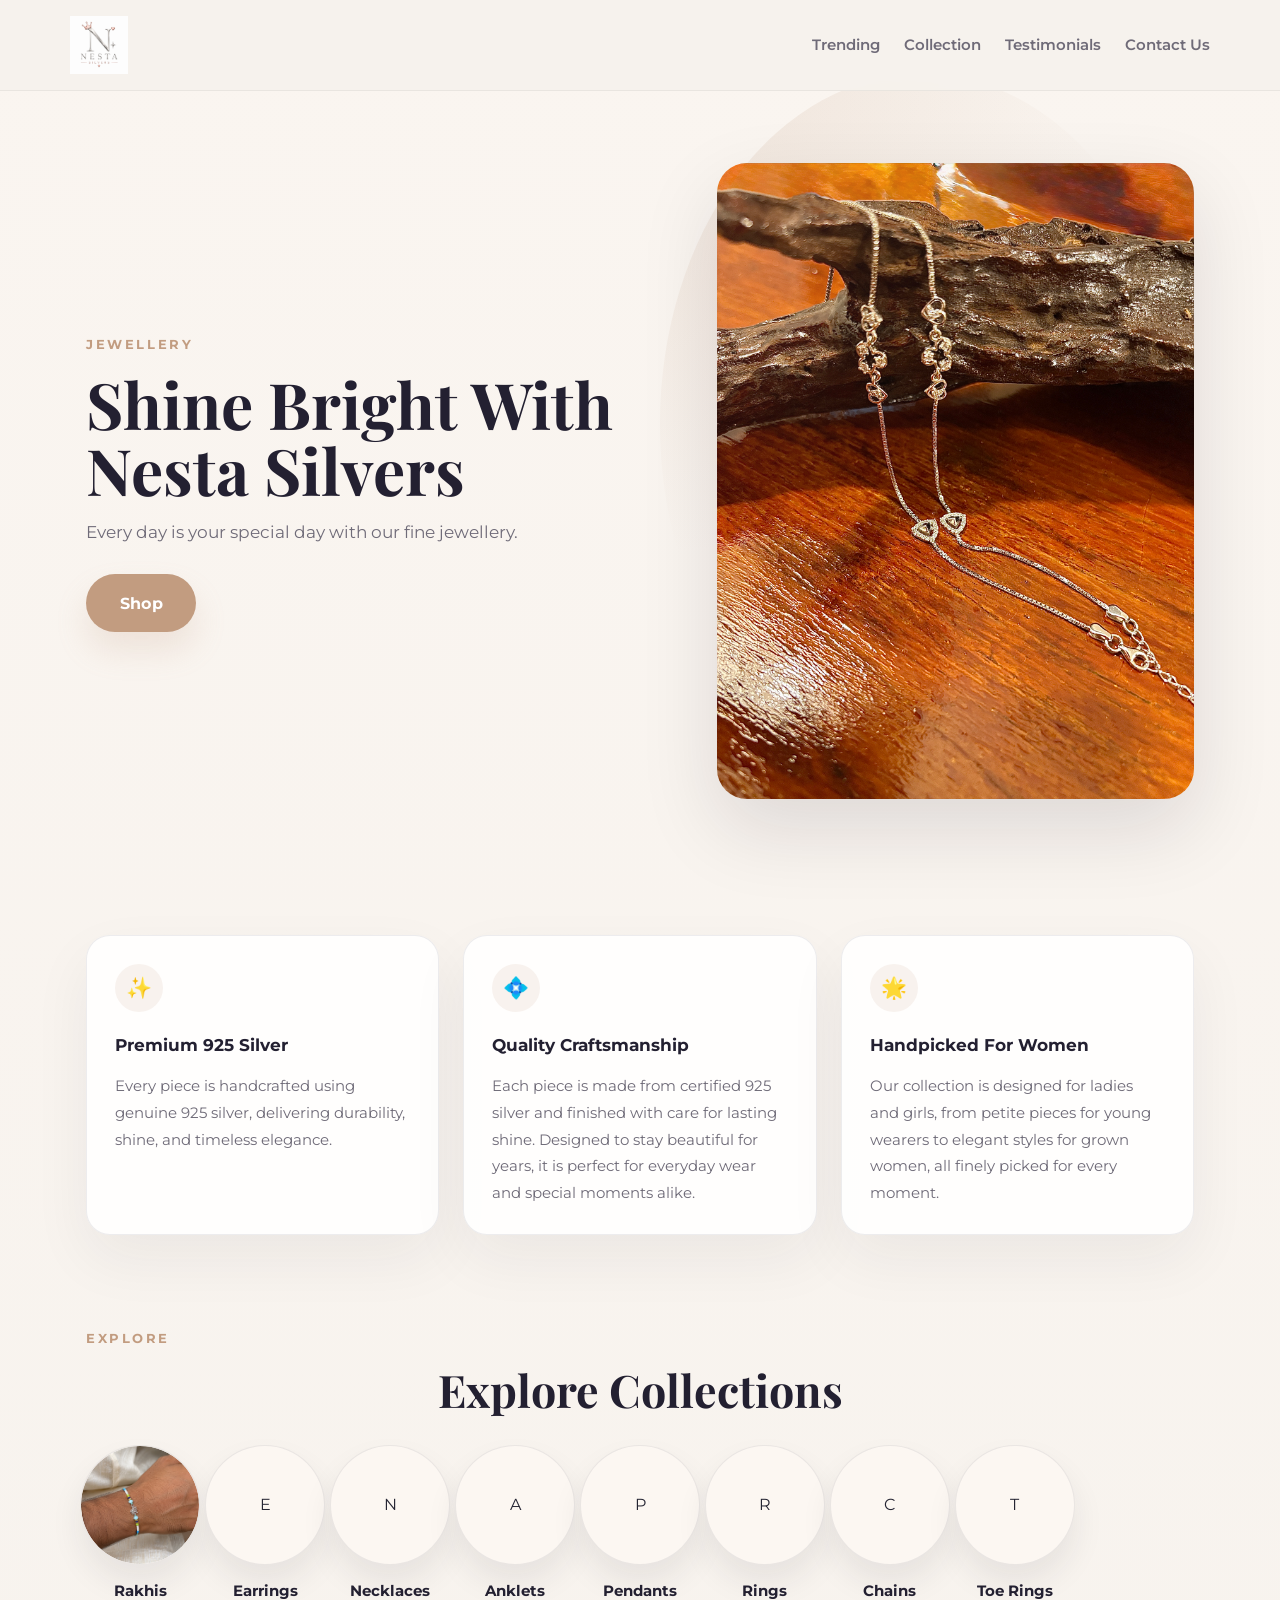
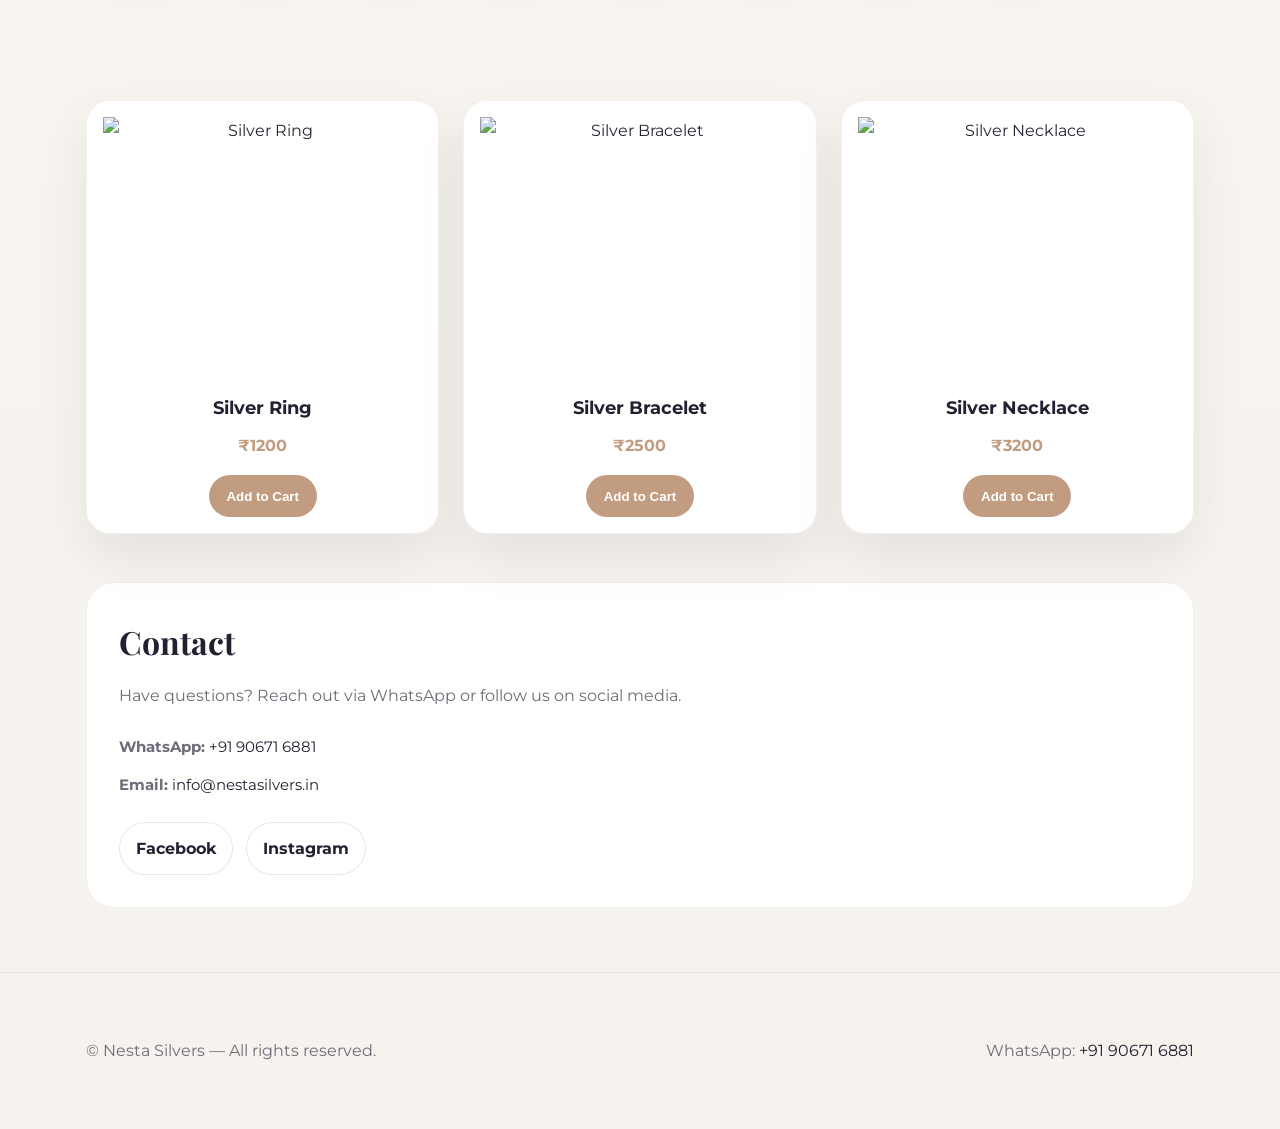
==== index.html @ 687c645e "adding site pages" ====
<!DOCTYPE html>
<html lang="en">
<head>
  <meta charset="UTF-8">
  <meta name="viewport" content="width=device-width, initial-scale=1">
  <title>Nesta Silvers</title>
  <link rel="preconnect" href="https://fonts.googleapis.com">
  <link rel="preconnect" href="https://fonts.gstatic.com" crossorigin>
  <link href="https://fonts.googleapis.com/css2?family=Montserrat:wght@300;400;600;700&family=Playfair+Display:wght@400;700&display=swap" rel="stylesheet">
  <link rel="icon" type="image/png" href="Logo.PNG">
  <link rel="stylesheet" href="style.css">
</head>
<body>
  <header class="site-header">
    <div class="container header-inner">
      <a href="#top" class="brand-logo">
        <img src="Logo.PNG" alt="Nesta Silvers logo">
      </a>
      <nav class="main-nav">
        <a href="#trending">Trending</a>
        <a href="#collection">Collection</a>
        <a href="#testimonials">Testimonials</a>
        <a href="#contact">Contact Us</a>
      </nav>
    </div>
  </header>

  <section class="hero">
    <div class="container hero-inner">
      <div class="hero-text">
        <span class="eyebrow">Jewellery</span>
        <h1>Shine Bright With Nesta Silvers</h1>
        <p>Every day is your special day with our fine jewellery.</p>
        <a class="cta" href="#collection">Shop</a>
      </div>
      <div class="hero-image">
        <img src="IMG_7090.jpg" alt="Silver jewelry necklace">
      </div>
    </div>
  </section>

  <main class="container">
    <section class="feature-grid">
      <article class="feature-card">
        <div class="feature-icon">✨</div>
        <h3>Premium 925 Silver</h3>
        <p>Every piece is handcrafted using genuine 925 silver, delivering durability, shine, and timeless elegance.</p>
      </article>
      <article class="feature-card">
        <div class="feature-icon">💠</div>
        <h3>Quality Craftsmanship</h3>
        <p>Each piece is made from certified 925 silver and finished with care for lasting shine. Designed to stay beautiful for years, it is perfect for everyday wear and special moments alike.</p>
      </article>
      <article class="feature-card">
        <div class="feature-icon">🌟</div>
        <h3>Handpicked For Women</h3>
        <p>Our collection is designed for ladies and girls, from petite pieces for young wearers to elegant styles for grown women, all finely picked for every moment.</p>
      </article>
    </section>

    <section id="collections" class="collections-section">
      <p class="section-label">Explore</p>
      <h2>Explore Collections</h2>
      <div class="collection-grid">
        <article class="collection-card">
        <div class="collection-image"><img src="rakhi/26-07-19 11-07-30 1.png" alt="Rakhi thumbnail"></div>
          <p>Rakhis</p>
        </article>
        <article class="collection-card">
          <div class="collection-image">E</div>
          <p>Earrings</p>
        </article>
        <article class="collection-card">
          <div class="collection-image">N</div>
          <p>Necklaces</p>
        </article>
        <article class="collection-card">
          <div class="collection-image">A</div>
          <p>Anklets</p>
        </article>
        <article class="collection-card">
          <div class="collection-image">P</div>
          <p>Pendants</p>
        </article>
        <article class="collection-card">
          <div class="collection-image">R</div>
          <p>Rings</p>
        </article>
        <article class="collection-card">
          <div class="collection-image">C</div>
          <p>Chains</p>
        </article>
        <article class="collection-card">
          <div class="collection-image">T</div>
          <p>Toe Rings</p>
        </article>
      </div>
    </section>

    <section id="collection" class="products">
      <div class="item">
        <img src="images/ring.jpg" alt="Silver Ring">
        <h3>Silver Ring</h3>
        <p class="price">₹1200</p>
        <button onclick="addToCart('Silver Ring', 1200)">Add to Cart</button>
      </div>
      <div class="item">
        <img src="images/bracelet.jpg" alt="Silver Bracelet">
        <h3>Silver Bracelet</h3>
        <p class="price">₹2500</p>
        <button onclick="addToCart('Silver Bracelet', 2500)">Add to Cart</button>
      </div>
      <div class="item">
        <img src="images/necklace.jpg" alt="Silver Necklace">
        <h3>Silver Necklace</h3>
        <p class="price">₹3200</p>
        <button onclick="addToCart('Silver Necklace', 3200)">Add to Cart</button>
      </div>
    </section>

    <section id="contact" class="contact">
      <h2>Contact</h2>
      <p>Have questions? Reach out via WhatsApp or follow us on social media.</p>
      <ul class="contact-list">
        <li><strong>WhatsApp:</strong> <a href="https://wa.me/919067116881" target="_blank">+91 90671 6881</a></li>
        <li><strong>Email:</strong> <a href="mailto:info@nestasilvers.in">info@nestasilvers.in</a></li>
      </ul>
      <div class="social">
        <a href="https://www.facebook.com/profile.php?id=61592820982908" target="_blank" class="social-link">Facebook</a>
        <a href="https://www.instagram.com/nestasilvers/" target="_blank" class="social-link">Instagram</a>
      </div>
    </section>
  </main>

  <footer class="site-footer">
    <div class="container footer-inner">
      <p>&copy; Nesta Silvers — All rights reserved.</p>
      <p>WhatsApp: <a href="https://wa.me/919067116881" target="_blank">+91 90671 6881</a></p>
    </div>
  </footer>

  <script>
    function addToCart(name, price) {
      alert(name + ' added to cart (₹' + price + ')');
    }
  </script>
</body>
</html>
---- style.css ----
:root{
  --bg:#f6f2ed;
  --surface:#ffffff;
  --accent:#c29c80;
  --accent-2:#232031;
  --text:#252533;
  --muted:#6f6b78;
  --border:#e7dfd9;
}
*{box-sizing:border-box}
body{margin:0;font-family:'Montserrat',system-ui,-apple-system,'Segoe UI',Roboto,'Helvetica Neue',Arial,sans-serif;line-height:1.7;color:var(--text);background:linear-gradient(180deg,#faf5f0,#f6f2ed)}
img{max-width:100%;display:block}
.container{max-width:1140px;margin:0 auto;padding:1rem}
.site-header{position:sticky;top:0;z-index:10;background:rgba(246,242,237,0.96);backdrop-filter:blur(12px);border-bottom:1px solid rgba(0,0,0,0.05)}
.header-inner{display:flex;align-items:center;justify-content:space-between;gap:1rem;padding:1rem 0}
.brand-logo{display:block}
.brand-logo img{display:block;height:auto;max-height:58px;width:auto}
.main-nav{display:flex;gap:1.5rem;flex-wrap:wrap}
.main-nav a{color:var(--muted);text-decoration:none;font-size:0.94rem;font-weight:600;transition:color .2s ease}
.main-nav a:hover{color:var(--accent-2)}
.hero{padding:3.5rem 0}
.hero-inner{display:grid;grid-template-columns:1.1fr 0.9fr;align-items:center;gap:3rem}
.hero-text{max-width:590px}
.eyebrow{display:inline-block;font-size:0.82rem;font-weight:700;letter-spacing:0.2em;text-transform:uppercase;color:var(--accent);margin-bottom:1rem}
.hero-text h1{font-family:'Playfair Display',serif;font-size:4rem;line-height:1.02;margin:0 0 1rem;color:var(--accent-2)}
.hero-text p{font-size:1.05rem;color:var(--muted);max-width:520px;margin:0 0 1.75rem}
.cta{display:inline-flex;align-items:center;justify-content:center;padding:0.95rem 2.1rem;border-radius:999px;background:var(--accent);color:#fff;text-decoration:none;font-weight:700;letter-spacing:0.02em;box-shadow:0 18px 32px rgba(194,156,128,0.2);transition:transform .2s ease}
.cta:hover{transform:translateY(-2px)}
.hero-image{position:relative}
.hero-image::before{content:'';position:absolute;top:-14%;left:-12%;width:110%;height:110%;background:radial-gradient(circle at top left,rgba(194,156,128,0.2),transparent 55%);border-radius:50%;pointer-events:none}
.hero-image img{width:100%;border-radius:30px;object-fit:cover;box-shadow:0 30px 80px rgba(23,18,36,0.12)}
.feature-grid{display:grid;grid-template-columns:repeat(3,minmax(0,1fr));gap:1.5rem;margin:3rem 0}
.feature-card{padding:1.75rem;background:rgba(255,255,255,0.88);border:1px solid rgba(34,32,49,0.08);border-radius:24px;box-shadow:0 24px 60px rgba(33,32,49,0.06);min-height:240px}
.feature-icon{width:48px;height:48px;border-radius:50%;display:grid;place-items:center;background:rgba(194,156,128,0.12);color:var(--accent-2);font-size:1.3rem;margin-bottom:1.2rem}
.feature-card h3{margin:0 0 0.85rem;font-size:1.05rem;color:var(--accent-2)}
.feature-card p{margin:0;color:var(--muted);font-size:0.95rem;line-height:1.75}
.trending{padding:0 0 1rem;margin-bottom:1rem;text-align:center}
.section-label{display:inline-block;font-size:0.8rem;font-weight:700;letter-spacing:0.2em;text-transform:uppercase;color:var(--accent);margin-bottom:1rem}
.collections-section{padding:2rem 0}
.collections-section h2{font-family:'Playfair Display',serif;font-size:2.8rem;line-height:1.05;margin:0 0 1rem;color:var(--accent-2);text-align:center}
.section-copy{max-width:720px;margin:0 auto;color:var(--muted);font-size:1rem;line-height:1.85}
.collection-grid{display:grid;grid-template-columns:repeat(9,minmax(0,1fr));gap:1rem;justify-items:center;margin:2rem 0}
.collection-card{display:flex;flex-direction:column;align-items:center;gap:0.85rem;text-align:center;max-width:120px}
.collection-image{width:120px;height:120px;border-radius:50%;background:#fcf7f2;display:flex;align-items:center;justify-content:center;overflow:hidden;border:1px solid rgba(34,32,49,0.08);box-shadow:0 18px 32px rgba(33,32,49,0.08);}
.collection-image img{width:100%;height:100%;object-fit:cover;border-radius:50%;mix-blend-mode:normal}
.collection-card p{margin:0;color:var(--accent-2);font-weight:700;font-size:0.95rem}
.products{display:grid;grid-template-columns:repeat(3,minmax(0,1fr));gap:1.5rem;margin-top:2rem}
.item{border-radius:24px;overflow:hidden;background:var(--surface);box-shadow:0 24px 50px rgba(33,32,49,0.08);text-align:center;border:1px solid rgba(34,32,49,0.06);padding:1rem}
.item img{height:260px;object-fit:cover}
.item h3{font-size:1.1rem;margin:1rem 0 0.55rem;color:var(--accent-2)}
.price{color:var(--accent);font-weight:700;margin:0 0 1rem}
.item button{border:none;background:var(--accent);color:#fff;padding:0.85rem 1.1rem;border-radius:999px;font-weight:700;cursor:pointer;transition:transform .2s ease,box-shadow .2s ease}
.item button:hover{transform:translateY(-2px);box-shadow:0 16px 28px rgba(194,156,128,0.24)}
.contact{margin:3rem 0;padding:2rem;background:rgba(255,255,255,0.95);border:1px solid rgba(34,32,49,0.07);border-radius:28px}
.contact h2{font-family:'Playfair Display',serif;font-size:2rem;margin:0 0 0.75rem;color:var(--accent-2)}
.contact p{max-width:600px;color:var(--muted);margin:0 0 1.5rem;font-size:1rem;line-height:1.75}
.contact-list{list-style:none;padding:0;margin:0 0 1.5rem}
.contact-list li{margin-bottom:0.8rem;font-size:0.95rem;color:var(--muted)}
.contact-list a{color:var(--accent-2);text-decoration:none}
.social{display:flex;flex-wrap:wrap;gap:0.8rem}
.social-link{display:inline-flex;align-items:center;justify-content:center;padding:0.75rem 1rem;border-radius:999px;border:1px solid rgba(34,32,49,0.1);background:rgba(255,255,255,0.95);color:var(--accent-2);text-decoration:none;font-weight:700}
.site-footer{padding:2rem 0;color:var(--muted);border-top:1px solid rgba(34,32,49,0.08)}
.footer-inner{display:flex;align-items:center;justify-content:space-between;gap:1rem;flex-wrap:wrap}
.site-footer a{color:var(--accent-2);text-decoration:none}
@media (max-width:980px){
  .hero-inner{grid-template-columns:1fr}
  .feature-grid{grid-template-columns:1fr}
  .products{grid-template-columns:1fr}
}
@media (max-width:680px){
  .container{padding:1rem}
  .hero-text h1{font-size:3rem}
  .header-inner{flex-direction:column;align-items:flex-start}
  .main-nav{width:100%;justify-content:flex-start}
  .hero-image::before{top:-8%;left:-8%;width:130%;height:110%}
}
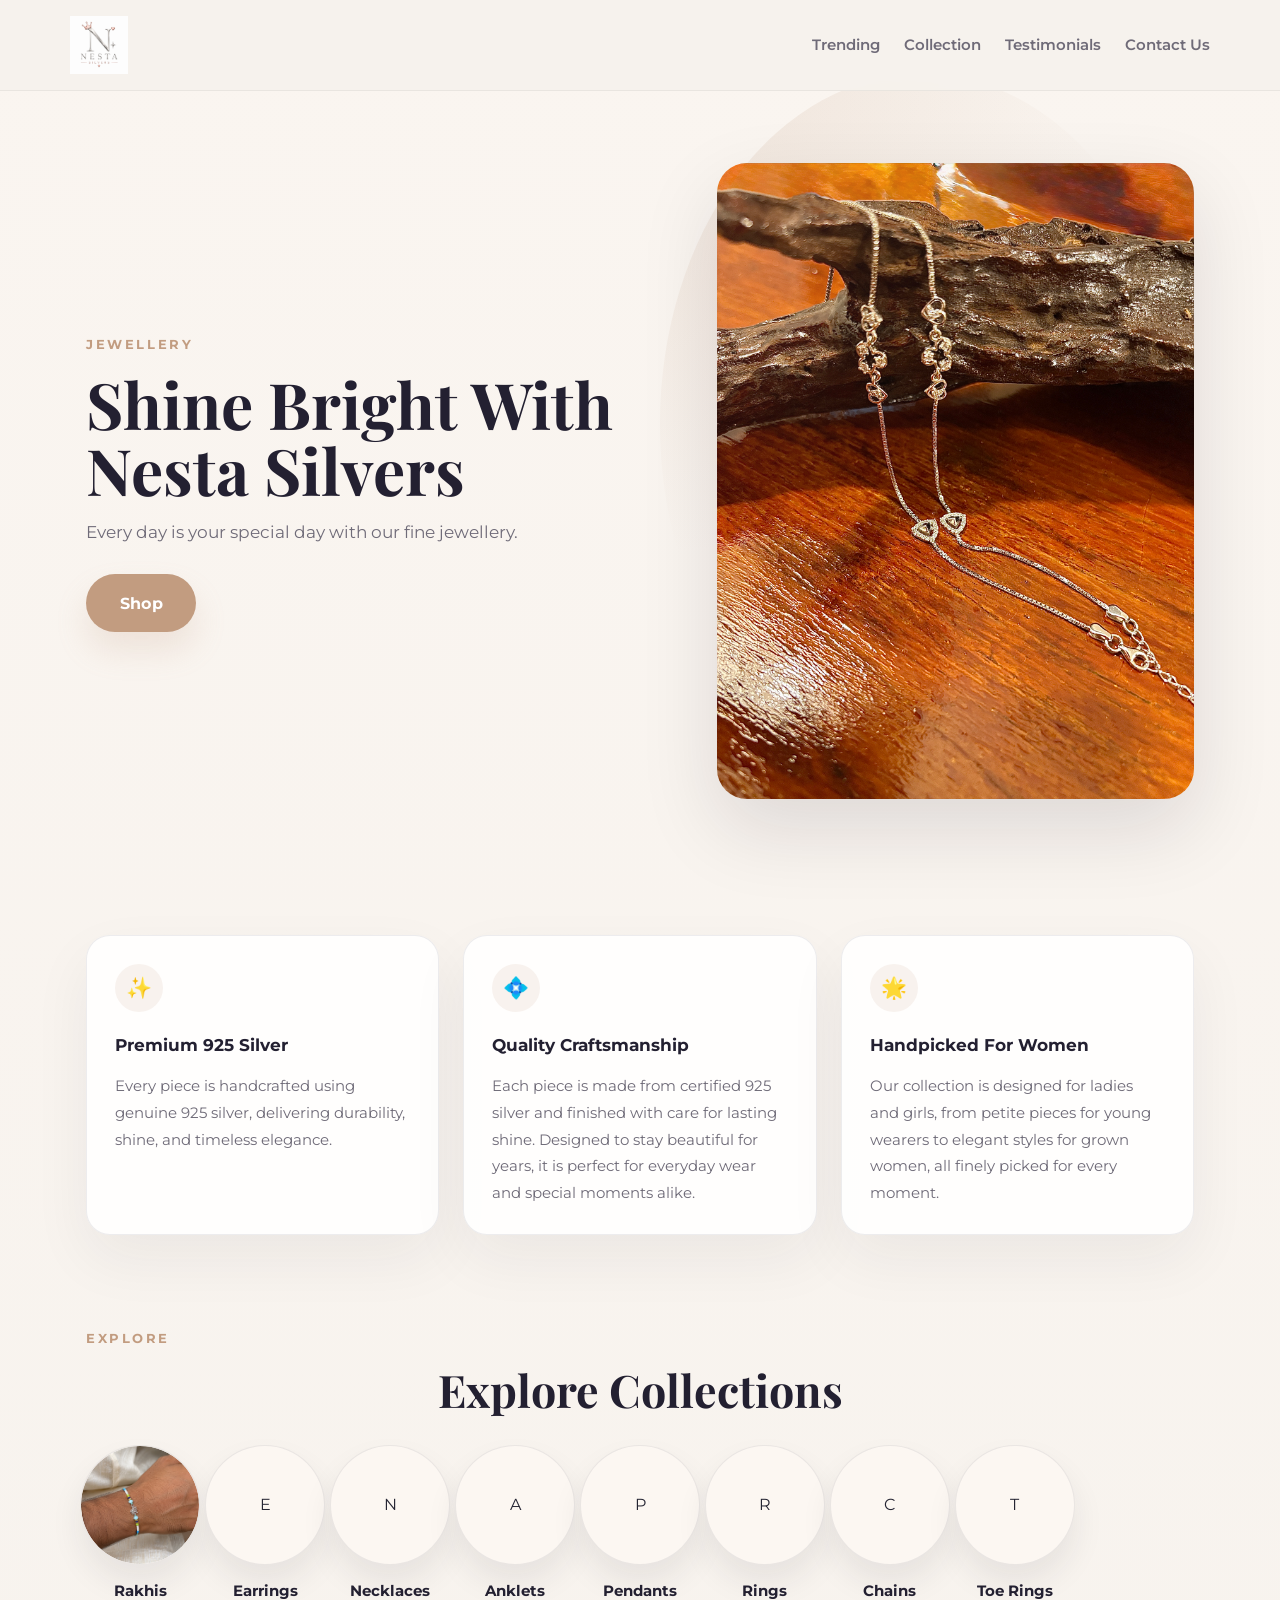
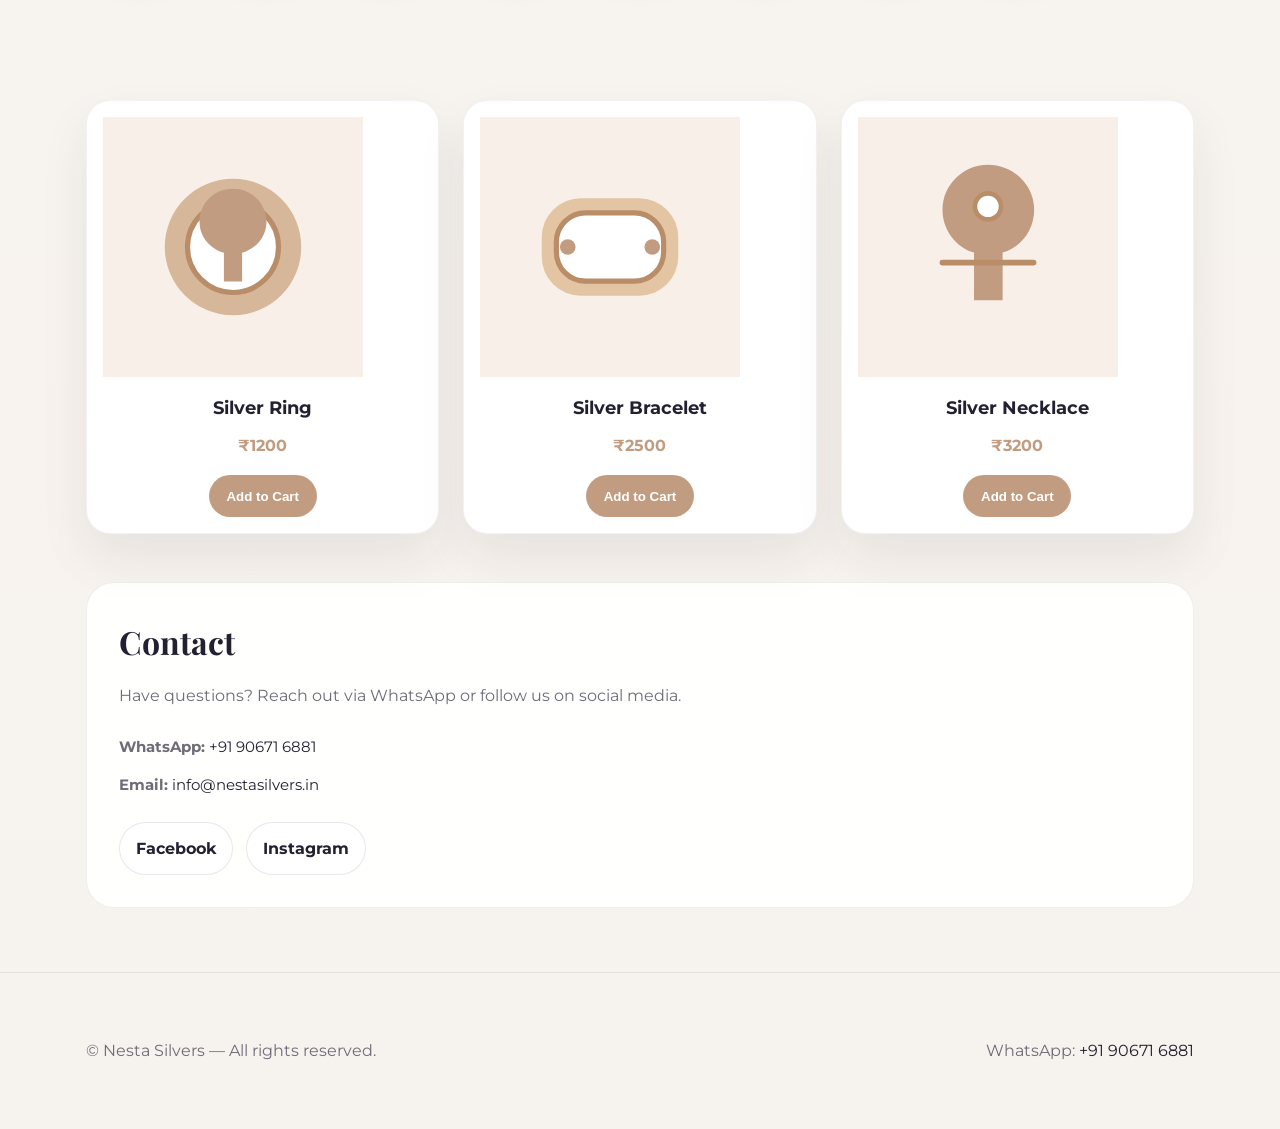
==== commit 17627112: "reorganising repo" ====
--- a/index.html
+++ b/index.html
@@ -7,14 +7,14 @@
   <link rel="preconnect" href="https://fonts.googleapis.com">
   <link rel="preconnect" href="https://fonts.gstatic.com" crossorigin>
   <link href="https://fonts.googleapis.com/css2?family=Montserrat:wght@300;400;600;700&family=Playfair+Display:wght@400;700&display=swap" rel="stylesheet">
-  <link rel="icon" type="image/png" href="Logo.PNG">
+  <link rel="icon" type="image/png" href="images/logo.png">
   <link rel="stylesheet" href="style.css">
 </head>
 <body>
   <header class="site-header">
     <div class="container header-inner">
       <a href="#top" class="brand-logo">
-        <img src="Logo.PNG" alt="Nesta Silvers logo">
+        <img src="images/logo.png" alt="Nesta Silvers logo">
       </a>
       <nav class="main-nav">
         <a href="#trending">Trending</a>
@@ -34,7 +34,7 @@
         <a class="cta" href="#collection">Shop</a>
       </div>
       <div class="hero-image">
-        <img src="IMG_7090.jpg" alt="Silver jewelry necklace">
+        <img src="images/hero-jewelry.jpg" alt="Silver jewelry necklace">
       </div>
     </div>
   </section>
@@ -63,7 +63,7 @@
       <h2>Explore Collections</h2>
       <div class="collection-grid">
         <article class="collection-card">
-        <div class="collection-image"><img src="rakhi/26-07-19 11-07-30 1.png" alt="Rakhi thumbnail"></div>
+        <div class="collection-image"><img src="images/rakhi-thumbnail.png" alt="Rakhi thumbnail"></div>
           <p>Rakhis</p>
         </article>
         <article class="collection-card">
@@ -99,19 +99,19 @@
 
     <section id="collection" class="products">
       <div class="item">
-        <img src="images/ring.jpg" alt="Silver Ring">
+        <img src="images/ring.svg" alt="Silver Ring">
         <h3>Silver Ring</h3>
         <p class="price">₹1200</p>
         <button onclick="addToCart('Silver Ring', 1200)">Add to Cart</button>
       </div>
       <div class="item">
-        <img src="images/bracelet.jpg" alt="Silver Bracelet">
+        <img src="images/bracelet.svg" alt="Silver Bracelet">
         <h3>Silver Bracelet</h3>
         <p class="price">₹2500</p>
         <button onclick="addToCart('Silver Bracelet', 2500)">Add to Cart</button>
       </div>
       <div class="item">
-        <img src="images/necklace.jpg" alt="Silver Necklace">
+        <img src="images/necklace.svg" alt="Silver Necklace">
         <h3>Silver Necklace</h3>
         <p class="price">₹3200</p>
         <button onclick="addToCart('Silver Necklace', 3200)">Add to Cart</button>
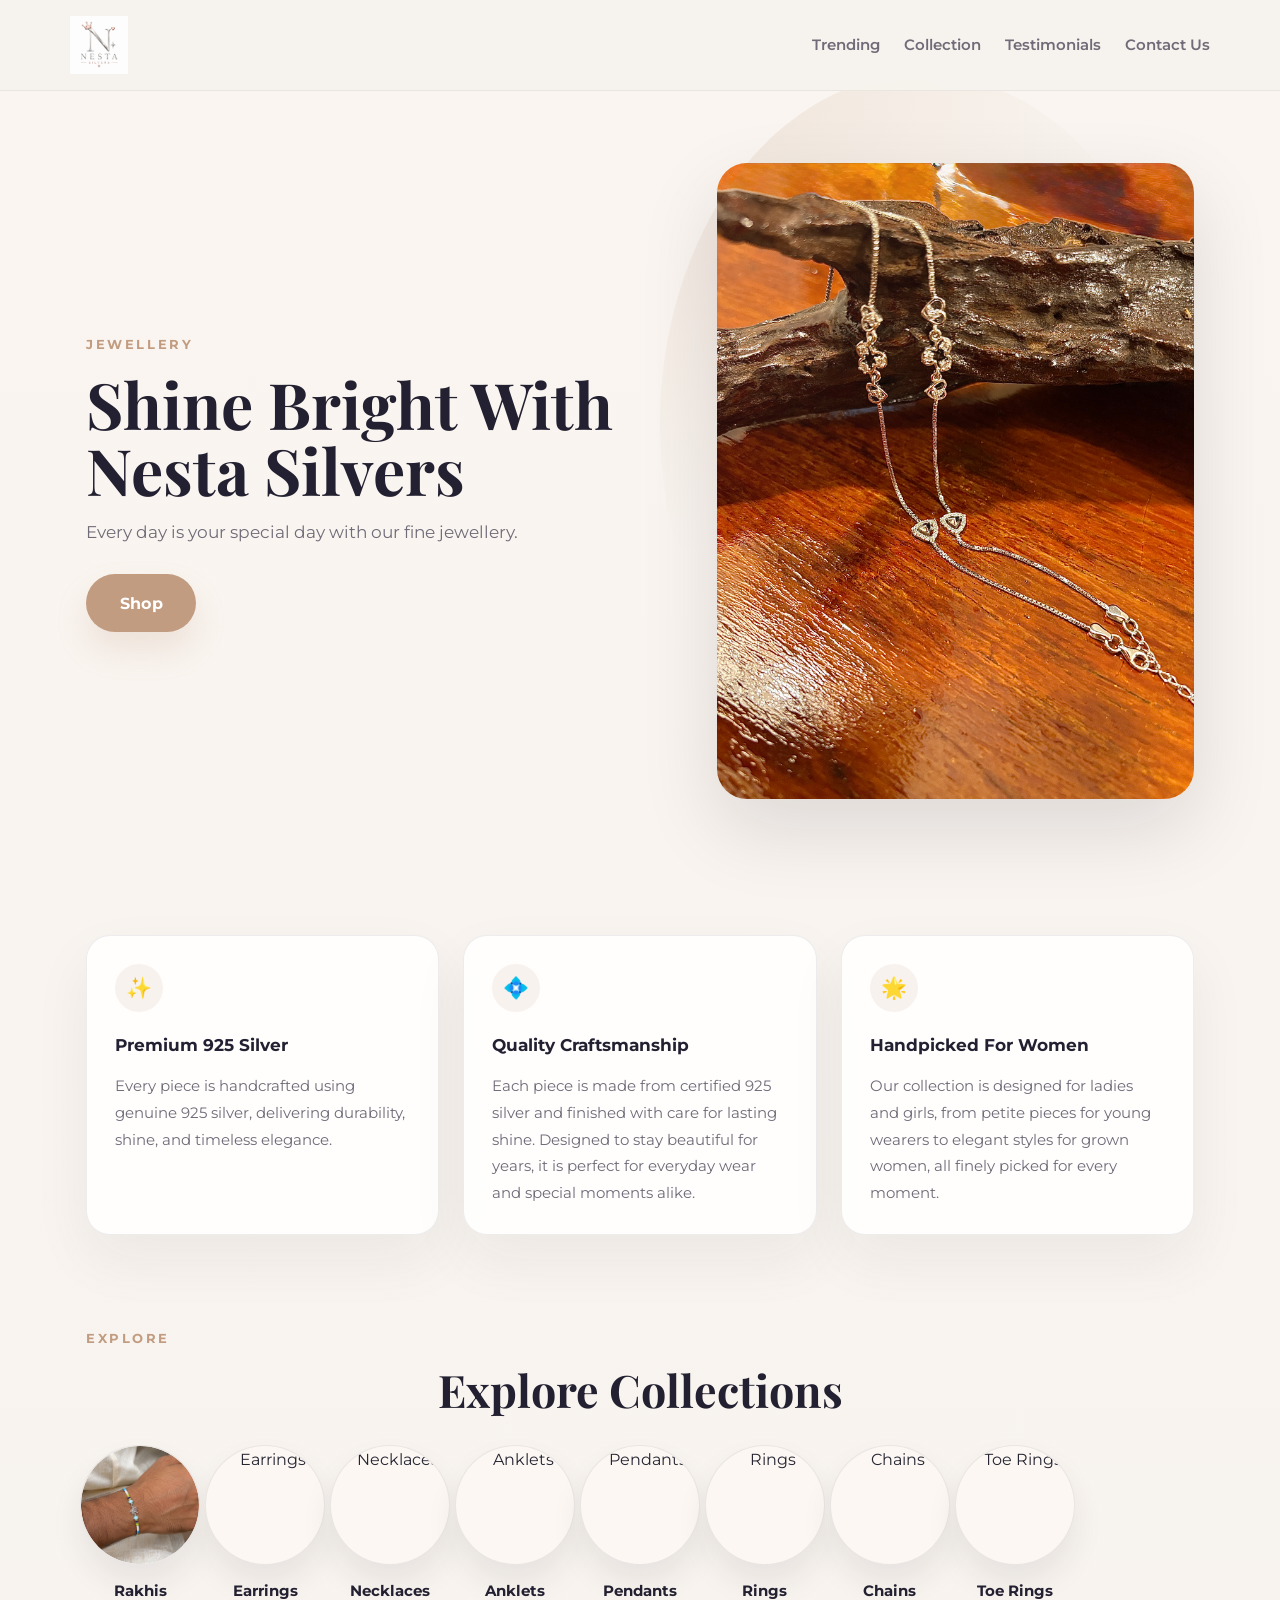
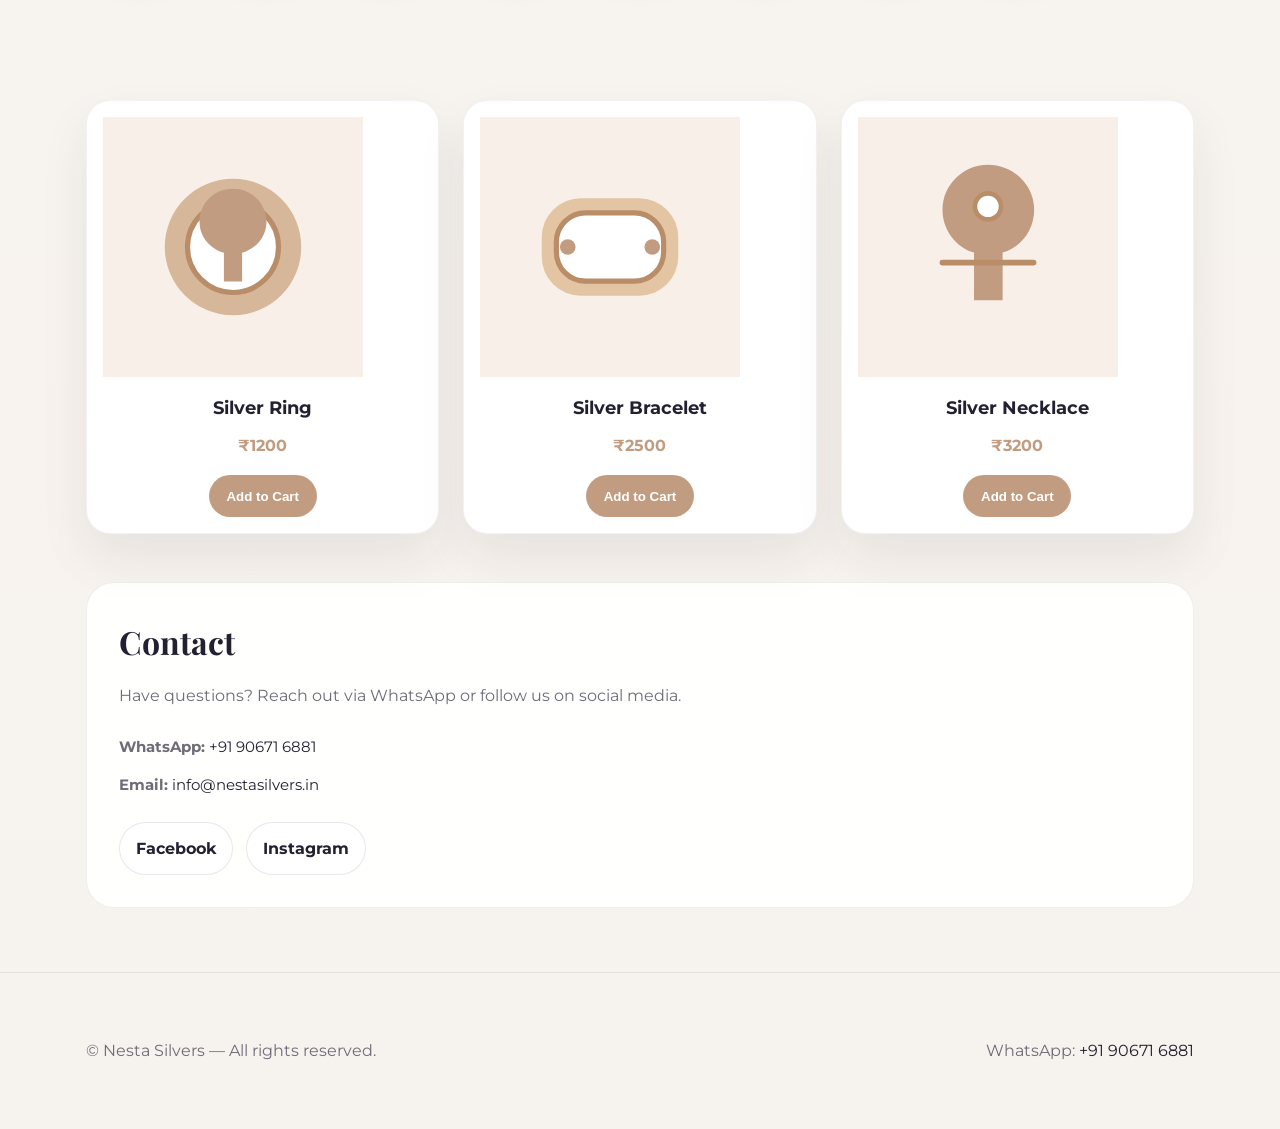
==== commit d88f4e2d: "adding images" ====
--- a/index.html
+++ b/index.html
@@ -67,31 +67,31 @@
           <p>Rakhis</p>
         </article>
         <article class="collection-card">
-          <div class="collection-image">E</div>
+          <div class="collection-image"><img src="images/earrings.jpg" alt="Earrings"></div>
           <p>Earrings</p>
         </article>
         <article class="collection-card">
-          <div class="collection-image">N</div>
+          <div class="collection-image"><img src="images/necklaces.jpg" alt="Necklaces"></div>
           <p>Necklaces</p>
         </article>
         <article class="collection-card">
-          <div class="collection-image">A</div>
+          <div class="collection-image"><img src="images/anklets.jpg" alt="Anklets"></div>
           <p>Anklets</p>
         </article>
         <article class="collection-card">
-          <div class="collection-image">P</div>
+          <div class="collection-image"><img src="images/pendants.jpg" alt="Pendants"></div>
           <p>Pendants</p>
         </article>
         <article class="collection-card">
-          <div class="collection-image">R</div>
+          <div class="collection-image"><img src="images/rings.jpg" alt="Rings"></div>
           <p>Rings</p>
         </article>
         <article class="collection-card">
-          <div class="collection-image">C</div>
+          <div class="collection-image"><img src="images/chains.jpg" alt="Chains"></div>
           <p>Chains</p>
         </article>
         <article class="collection-card">
-          <div class="collection-image">T</div>
+          <div class="collection-image"><img src="images/toe-rings.jpg" alt="Toe Rings"></div>
           <p>Toe Rings</p>
         </article>
       </div>
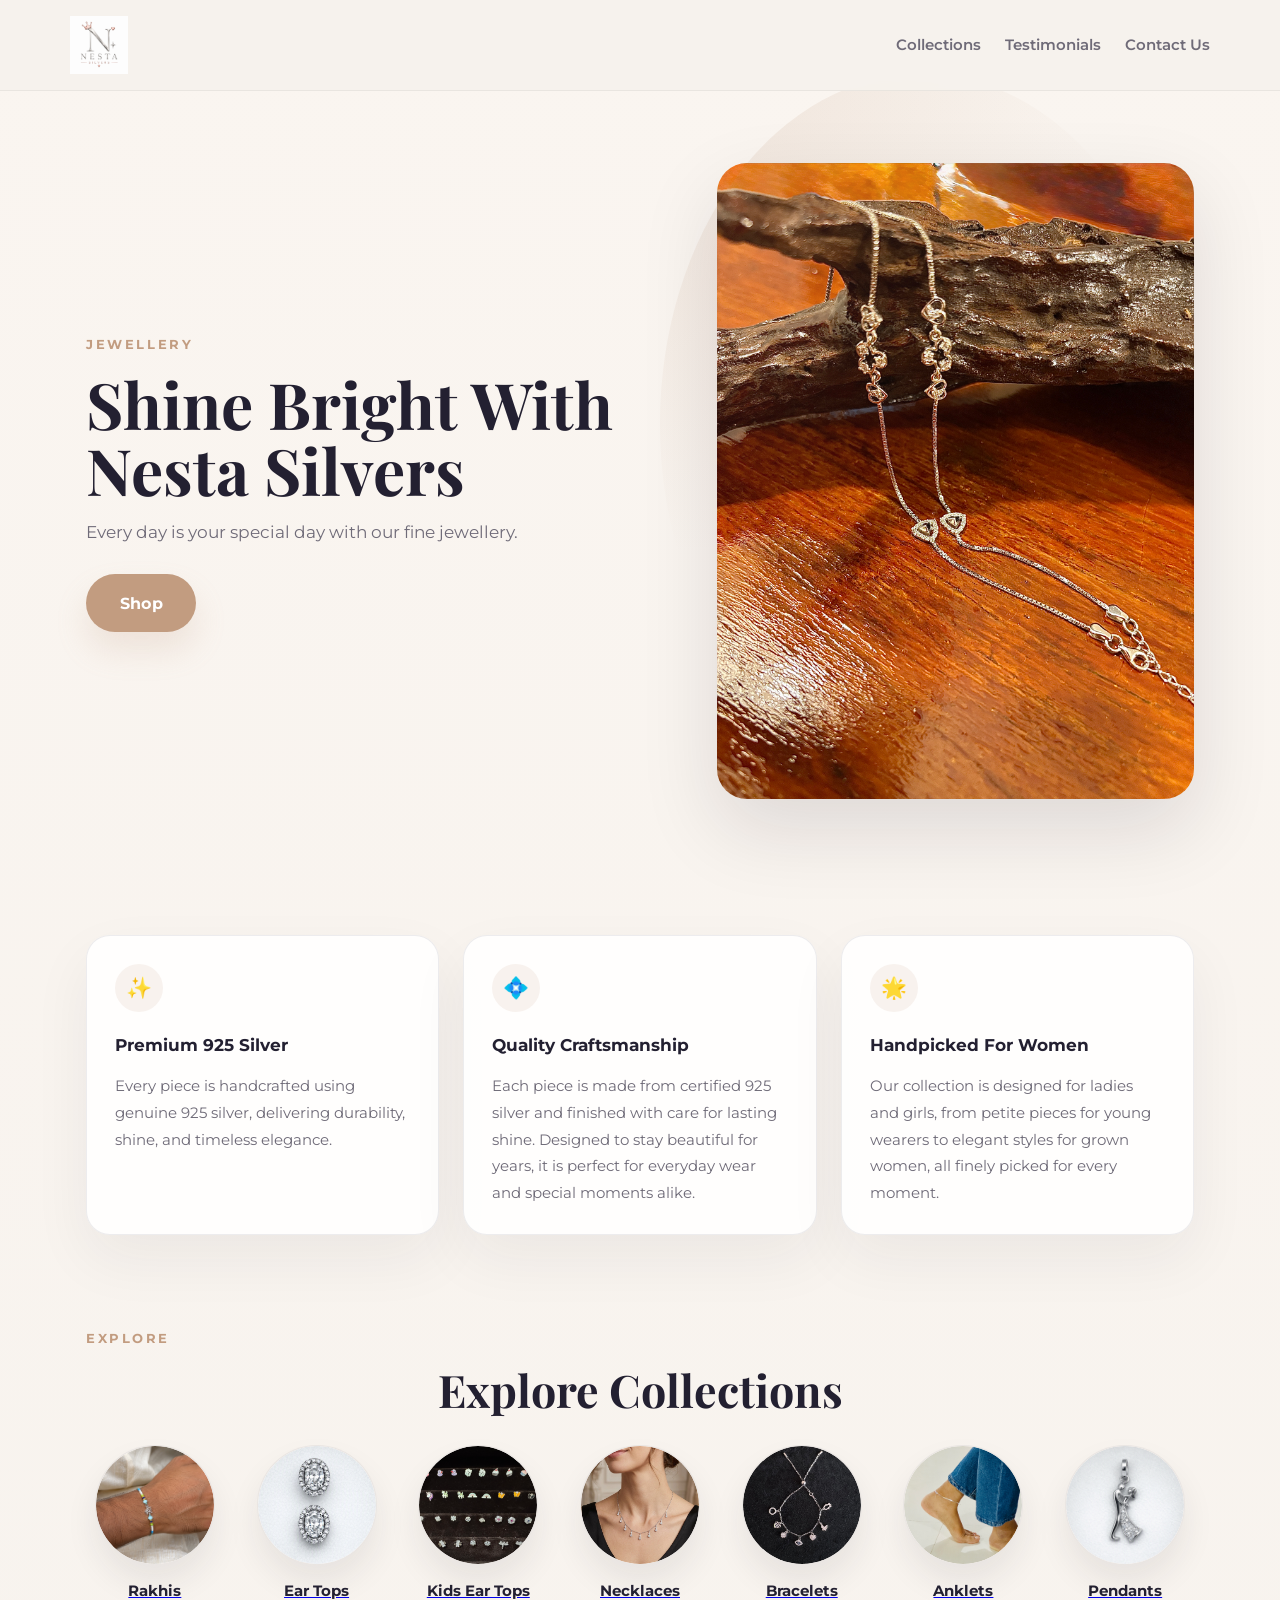
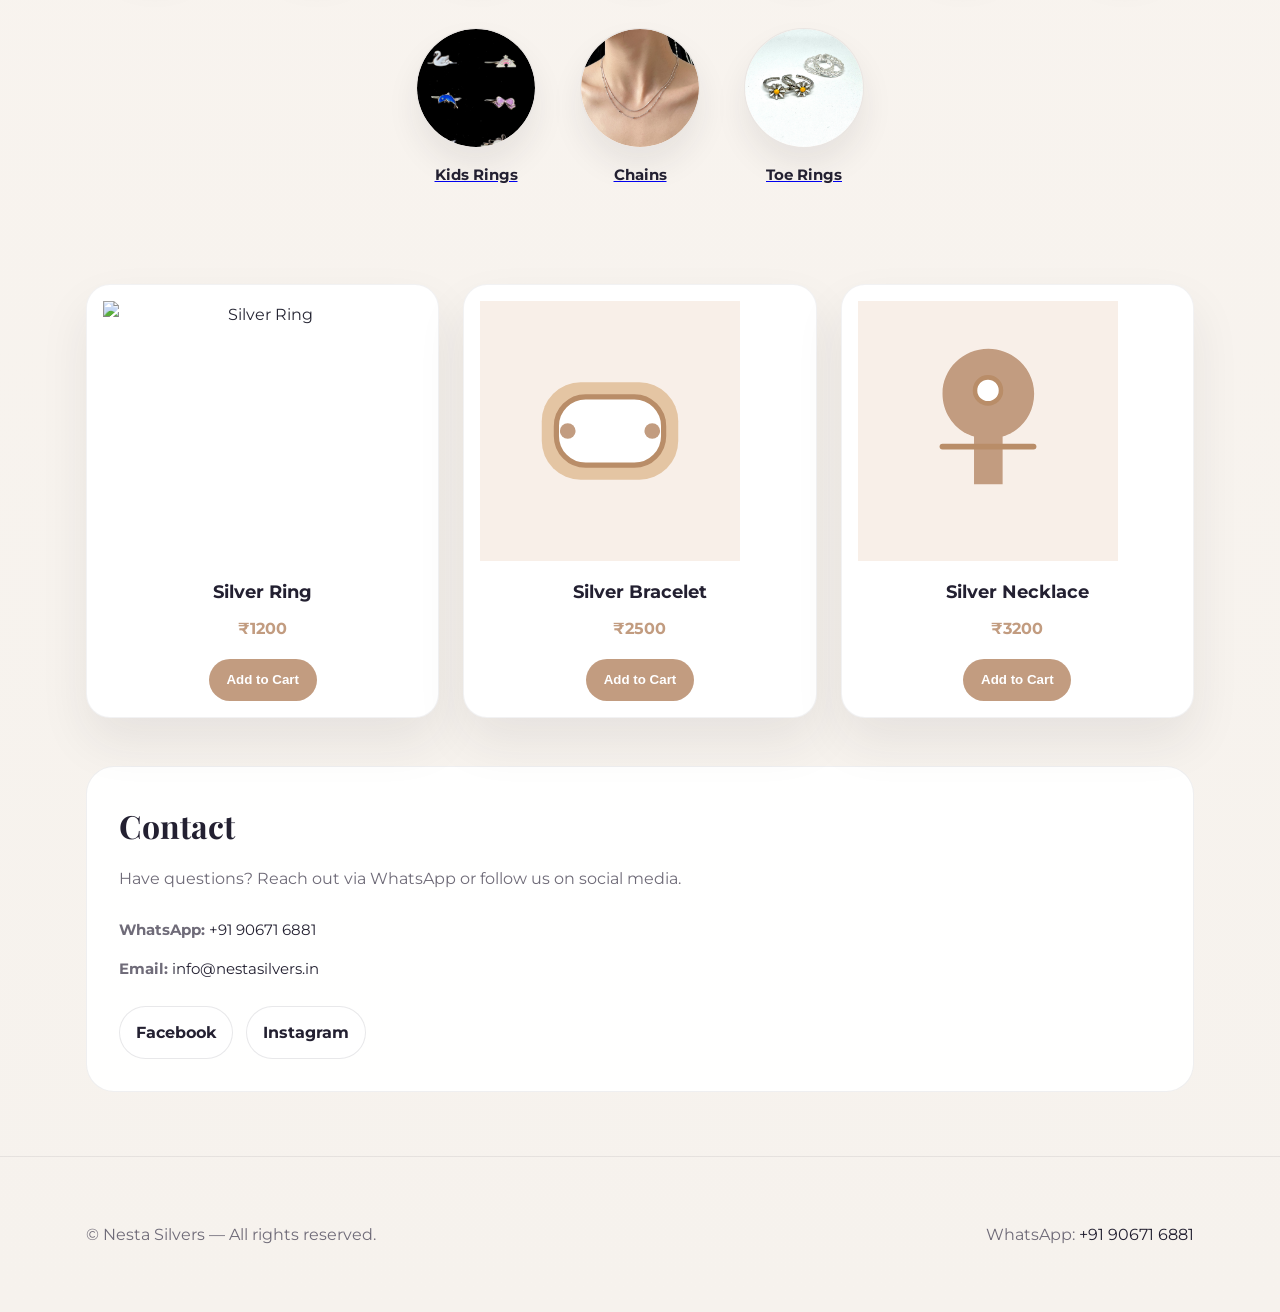
==== commit 7efa8726: "updating icons and collection tabs" ====
--- a/index.html
+++ b/index.html
@@ -17,8 +17,7 @@
         <img src="images/logo.png" alt="Nesta Silvers logo">
       </a>
       <nav class="main-nav">
-        <a href="#trending">Trending</a>
-        <a href="#collection">Collection</a>
+        <a href="collections.html">Collections</a>
         <a href="#testimonials">Testimonials</a>
         <a href="#contact">Contact Us</a>
       </nav>
@@ -62,38 +61,46 @@
       <p class="section-label">Explore</p>
       <h2>Explore Collections</h2>
       <div class="collection-grid">
-        <article class="collection-card">
-        <div class="collection-image"><img src="images/rakhi-thumbnail.png" alt="Rakhi thumbnail"></div>
+        <a class="collection-card" href="collections/rakhis/index.html">
+          <div class="collection-image"><img src="images/rakhi-thumbnail.png" alt="Rakhi thumbnail"></div>
           <p>Rakhis</p>
-        </article>
-        <article class="collection-card">
-          <div class="collection-image"><img src="images/earrings.jpg" alt="Earrings"></div>
-          <p>Earrings</p>
-        </article>
-        <article class="collection-card">
+        </a>
+        <a class="collection-card" href="collections/ear-tops/index.html">
+          <div class="collection-image"><img src="images/earrings.jpg" alt="Ear Tops"></div>
+          <p>Ear Tops</p>
+        </a>
+        <a class="collection-card" href="collections/kids-ear-tops/index.html">
+          <div class="collection-image"><img src="images/kids-top.jpg" alt="Kids Ear Tops"></div>
+          <p>Kids Ear Tops</p>
+        </a>
+        <a class="collection-card" href="collections/necklaces/index.html">
           <div class="collection-image"><img src="images/necklaces.jpg" alt="Necklaces"></div>
           <p>Necklaces</p>
-        </article>
-        <article class="collection-card">
+        </a>
+        <a class="collection-card" href="collections/bracelets/index.html">
+          <div class="collection-image"><img src="images/bracelets.jpg" alt="Bracelets"></div>
+          <p>Bracelets</p>
+        </a>
+        <a class="collection-card" href="collections/anklets/index.html">
           <div class="collection-image"><img src="images/anklets.jpg" alt="Anklets"></div>
           <p>Anklets</p>
-        </article>
-        <article class="collection-card">
+        </a>
+        <a class="collection-card" href="collections/pendants/index.html">
           <div class="collection-image"><img src="images/pendants.jpg" alt="Pendants"></div>
           <p>Pendants</p>
-        </article>
-        <article class="collection-card">
-          <div class="collection-image"><img src="images/rings.jpg" alt="Rings"></div>
-          <p>Rings</p>
-        </article>
-        <article class="collection-card">
+        </a>
+        <a class="collection-card" href="collections/kids-rings/index.html">
+          <div class="collection-image"><img src="images/kids-ring.jpg" alt="Kids Rings"></div>
+          <p>Kids Rings</p>
+        </a>
+        <a class="collection-card" href="collections/chains/index.html">
           <div class="collection-image"><img src="images/chains.jpg" alt="Chains"></div>
           <p>Chains</p>
-        </article>
-        <article class="collection-card">
+        </a>
+        <a class="collection-card" href="collections/toe-rings/index.html">
           <div class="collection-image"><img src="images/toe-rings.jpg" alt="Toe Rings"></div>
           <p>Toe Rings</p>
-        </article>
+        </a>
       </div>
     </section>
 
--- a/style.css
+++ b/style.css
@@ -39,8 +39,8 @@
 .collections-section{padding:2rem 0}
 .collections-section h2{font-family:'Playfair Display',serif;font-size:2.8rem;line-height:1.05;margin:0 0 1rem;color:var(--accent-2);text-align:center}
 .section-copy{max-width:720px;margin:0 auto;color:var(--muted);font-size:1rem;line-height:1.85}
-.collection-grid{display:grid;grid-template-columns:repeat(9,minmax(0,1fr));gap:1rem;justify-items:center;margin:2rem 0}
-.collection-card{display:flex;flex-direction:column;align-items:center;gap:0.85rem;text-align:center;max-width:120px}
+.collection-grid{display:flex;flex-wrap:wrap;justify-content:center;gap:1.5rem;margin:2rem 0}
+.collection-card{display:flex;flex-direction:column;align-items:center;gap:0.85rem;text-align:center;flex:1 1 120px;max-width:140px;min-width:120px}
 .collection-image{width:120px;height:120px;border-radius:50%;background:#fcf7f2;display:flex;align-items:center;justify-content:center;overflow:hidden;border:1px solid rgba(34,32,49,0.08);box-shadow:0 18px 32px rgba(33,32,49,0.08);}
 .collection-image img{width:100%;height:100%;object-fit:cover;border-radius:50%;mix-blend-mode:normal}
 .collection-card p{margin:0;color:var(--accent-2);font-weight:700;font-size:0.95rem}
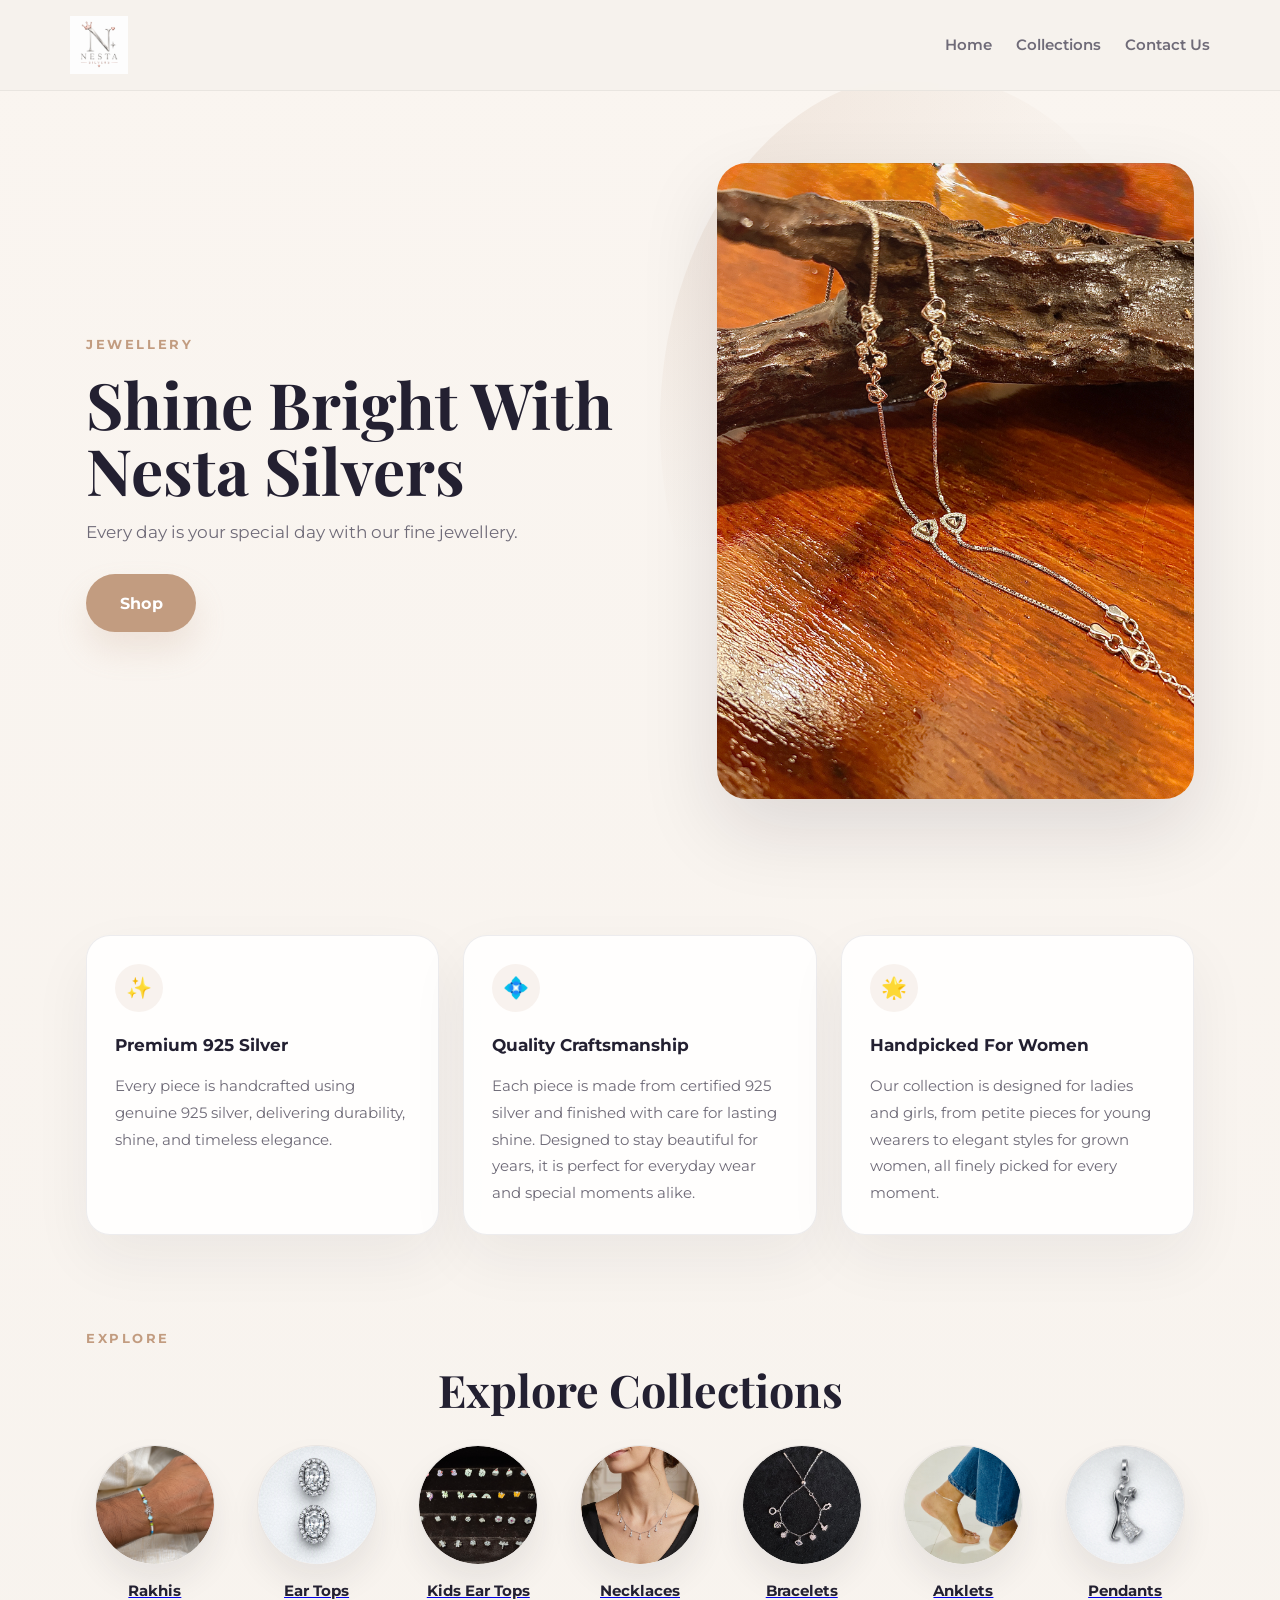
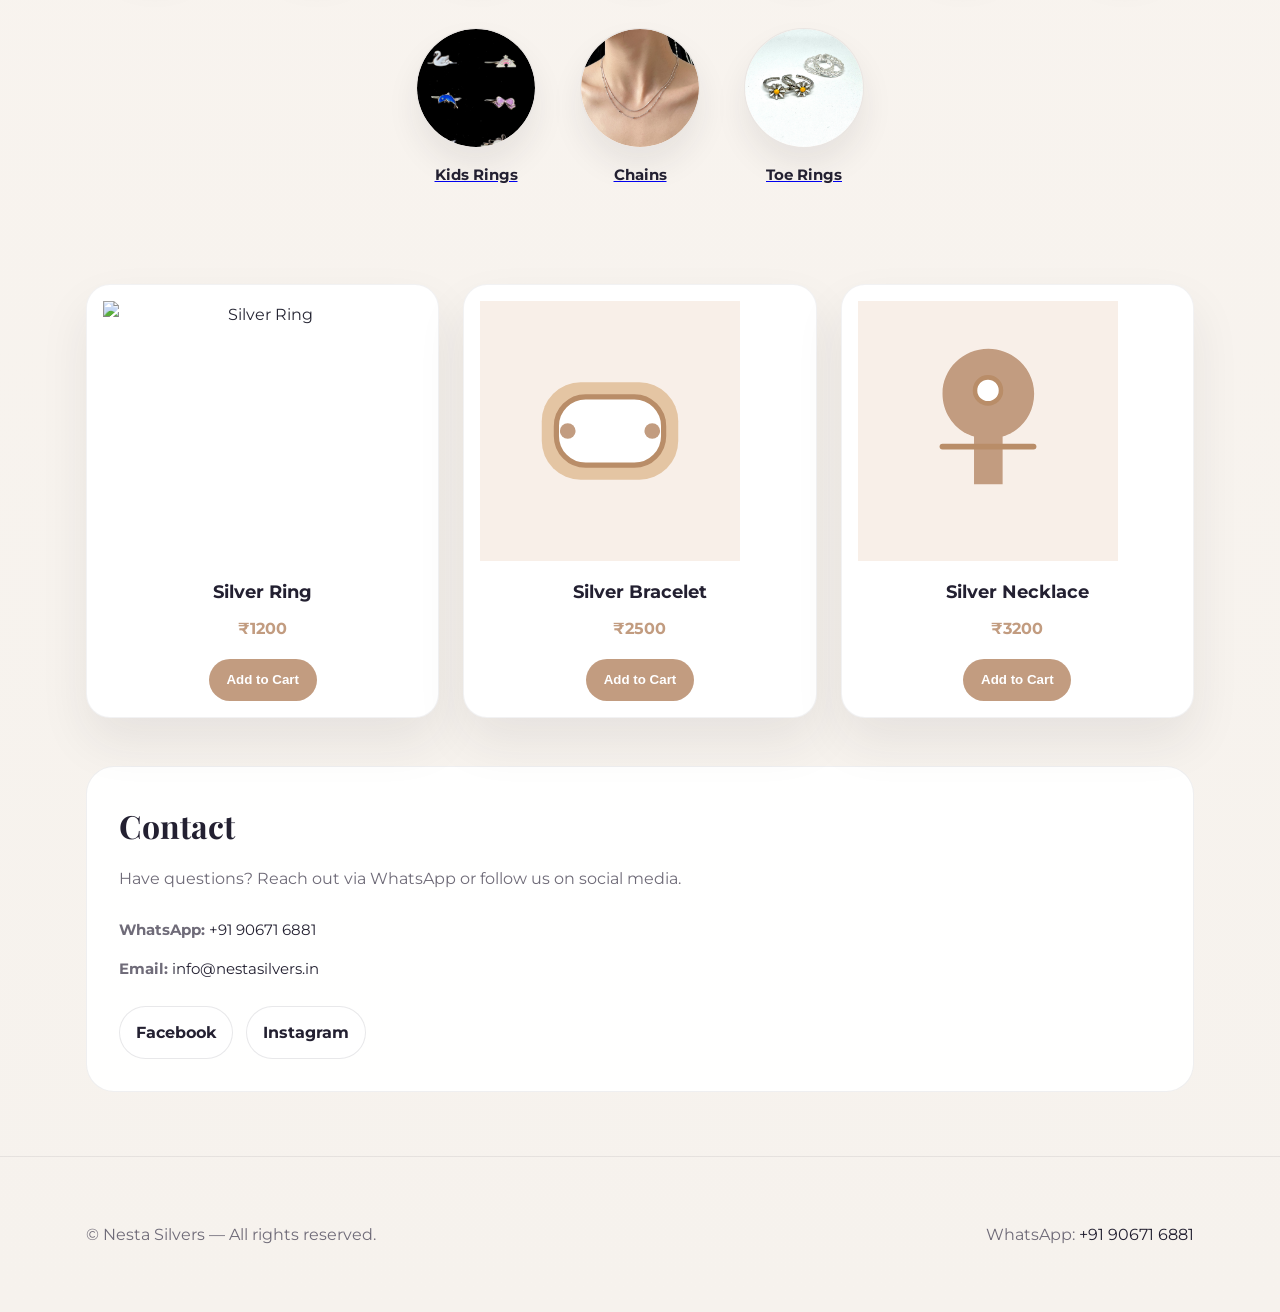
==== commit 55f7cc25: "updated style for all sub pages" ====
--- a/index.html
+++ b/index.html
@@ -13,12 +13,12 @@
 <body>
   <header class="site-header">
     <div class="container header-inner">
-      <a href="#top" class="brand-logo">
+      <a href="index.html" class="brand-logo" aria-label="Nesta Silvers home">
         <img src="images/logo.png" alt="Nesta Silvers logo">
       </a>
       <nav class="main-nav">
-        <a href="collections.html">Collections</a>
-        <a href="#testimonials">Testimonials</a>
+        <a href="index.html">Home</a>
+        <a href="collections.html">Collections</a>
         <a href="#contact">Contact Us</a>
       </nav>
     </div>
--- a/style.css
+++ b/style.css
@@ -43,7 +43,13 @@
 .collection-card{display:flex;flex-direction:column;align-items:center;gap:0.85rem;text-align:center;flex:1 1 120px;max-width:140px;min-width:120px}
 .collection-image{width:120px;height:120px;border-radius:50%;background:#fcf7f2;display:flex;align-items:center;justify-content:center;overflow:hidden;border:1px solid rgba(34,32,49,0.08);box-shadow:0 18px 32px rgba(33,32,49,0.08);}
 .collection-image img{width:100%;height:100%;object-fit:cover;border-radius:50%;mix-blend-mode:normal}
-.collection-card p{margin:0;color:var(--accent-2);font-weight:700;font-size:0.95rem}
+.collection-card p{margin:0;color:var(--accent-2);font-weight:700;font-size:0.95rem}
+.product-grid{display:grid;grid-template-columns:repeat(auto-fit,minmax(220px,1fr));gap:1.5rem;margin:2rem 0}
+.product-card{overflow:hidden;border:1px solid rgba(34,32,49,0.08);border-radius:24px;background:rgba(255,255,255,0.9);box-shadow:0 24px 50px rgba(33,32,49,0.08);text-align:center;padding:1rem}
+.product-image{aspect-ratio:1;overflow:hidden;border-radius:16px;background:#fcf7f2}
+.product-image img{width:100%;height:100%;object-fit:cover}
+.product-card h3{margin:1rem 0 0.45rem;font-size:1.05rem;color:var(--accent-2)}
+.product-card .price{margin:0;color:var(--accent);font-weight:700}
 .products{display:grid;grid-template-columns:repeat(3,minmax(0,1fr));gap:1.5rem;margin-top:2rem}
 .item{border-radius:24px;overflow:hidden;background:var(--surface);box-shadow:0 24px 50px rgba(33,32,49,0.08);text-align:center;border:1px solid rgba(34,32,49,0.06);padding:1rem}
 .item img{height:260px;object-fit:cover}
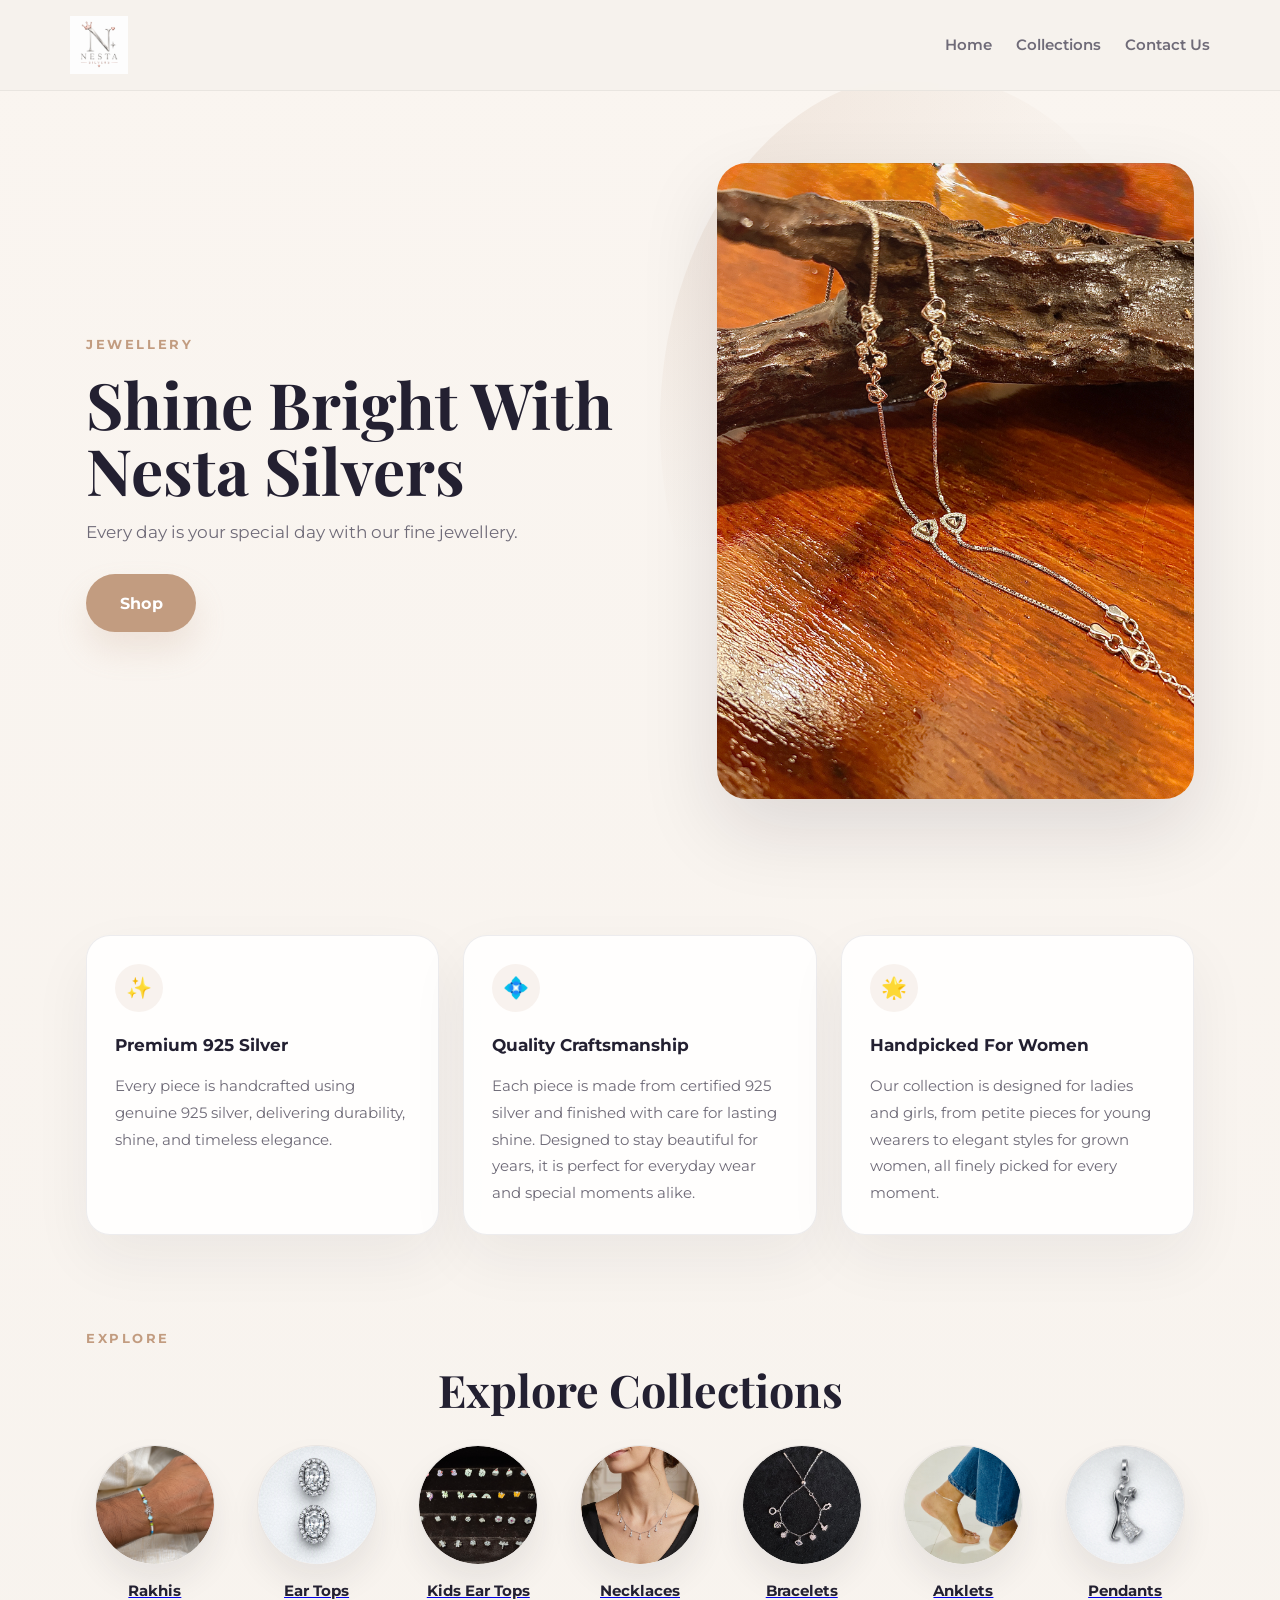
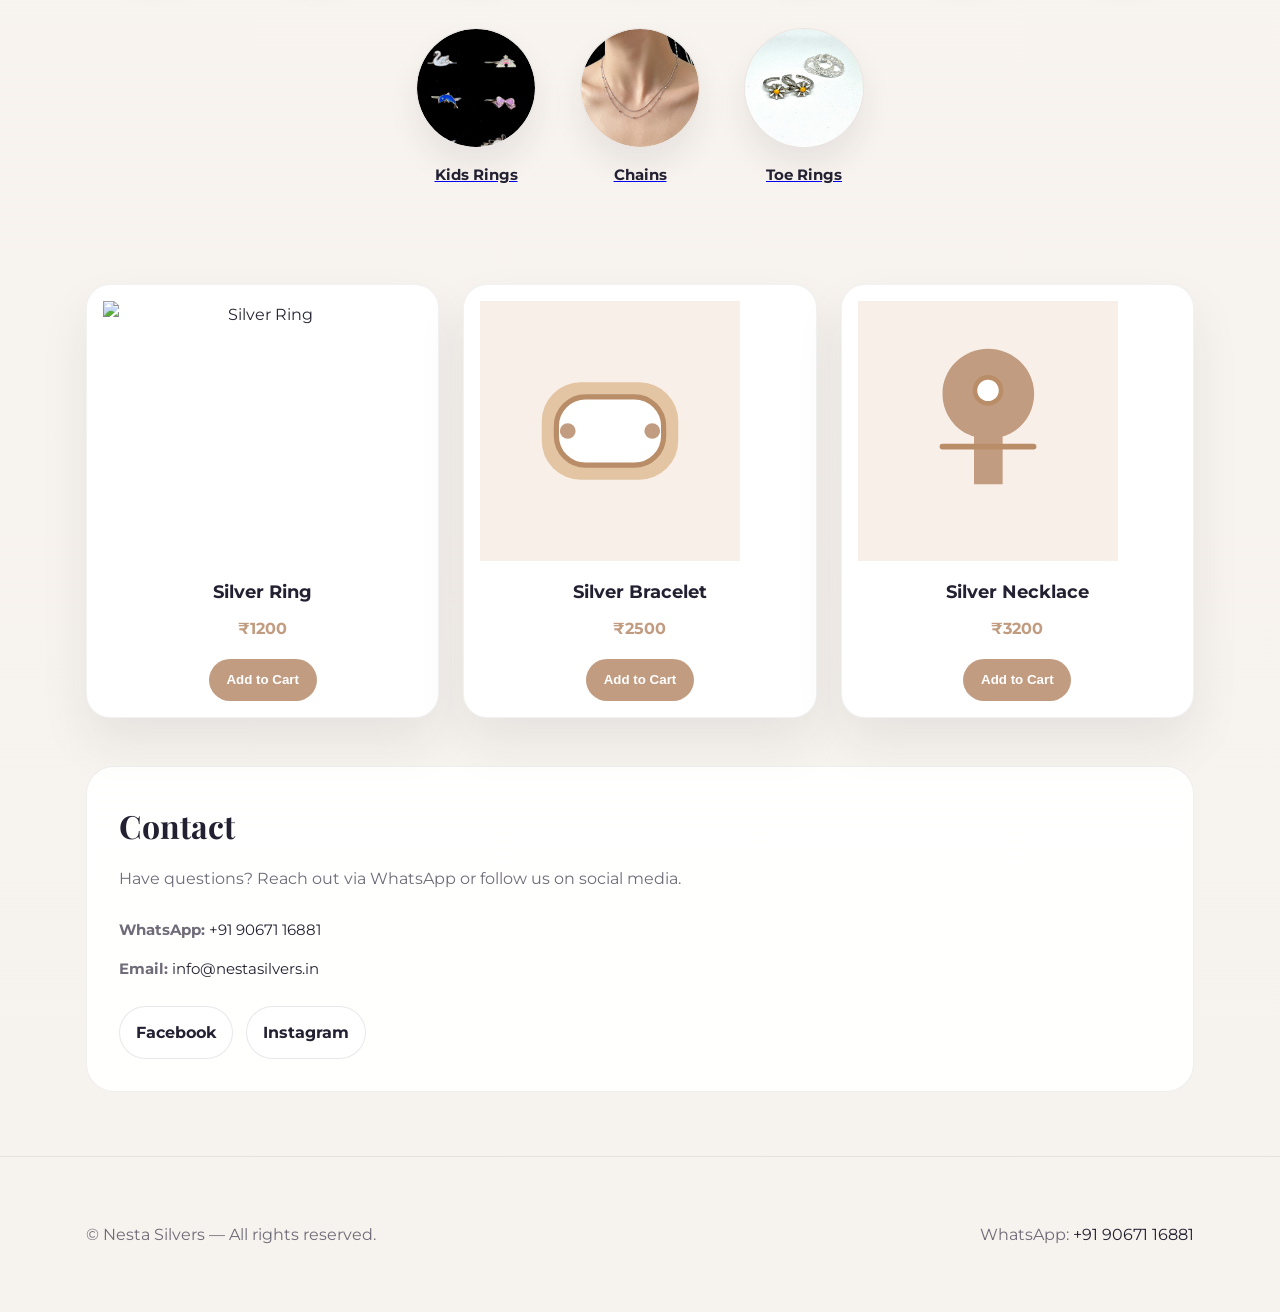
==== commit 82d02137: "Fix WhatsApp number shown on all pages The displayed number was missing a digit (+91 90671 6881). Th" ====
--- a/index.html
+++ b/index.html
@@ -129,7 +129,7 @@
       <h2>Contact</h2>
       <p>Have questions? Reach out via WhatsApp or follow us on social media.</p>
       <ul class="contact-list">
-        <li><strong>WhatsApp:</strong> <a href="https://wa.me/919067116881" target="_blank">+91 90671 6881</a></li>
+        <li><strong>WhatsApp:</strong> <a href="https://wa.me/919067116881" target="_blank">+91 90671 16881</a></li>
         <li><strong>Email:</strong> <a href="mailto:info@nestasilvers.in">info@nestasilvers.in</a></li>
       </ul>
       <div class="social">
@@ -142,7 +142,7 @@
   <footer class="site-footer">
     <div class="container footer-inner">
       <p>&copy; Nesta Silvers — All rights reserved.</p>
-      <p>WhatsApp: <a href="https://wa.me/919067116881" target="_blank">+91 90671 6881</a></p>
+      <p>WhatsApp: <a href="https://wa.me/919067116881" target="_blank">+91 90671 16881</a></p>
     </div>
   </footer>
 
--- a/style.css
+++ b/style.css
@@ -80,3 +80,8 @@
   .main-nav{width:100%;justify-content:flex-start}
   .hero-image::before{top:-8%;left:-8%;width:130%;height:110%}
 }
+.product-image{position:relative}
+.product-image.has-alt img+img{position:absolute;inset:0;opacity:0;transition:opacity .3s ease}
+.product-card:hover .product-image.has-alt img+img{opacity:1}
+.product-card .enquire{display:inline-block;margin-top:0.35rem;padding:0.55rem 1.1rem;border-radius:999px;background:var(--accent);color:#fff;text-decoration:none;font-weight:700;font-size:0.85rem}
+.product-card .enquire:hover{background:var(--accent-2)}
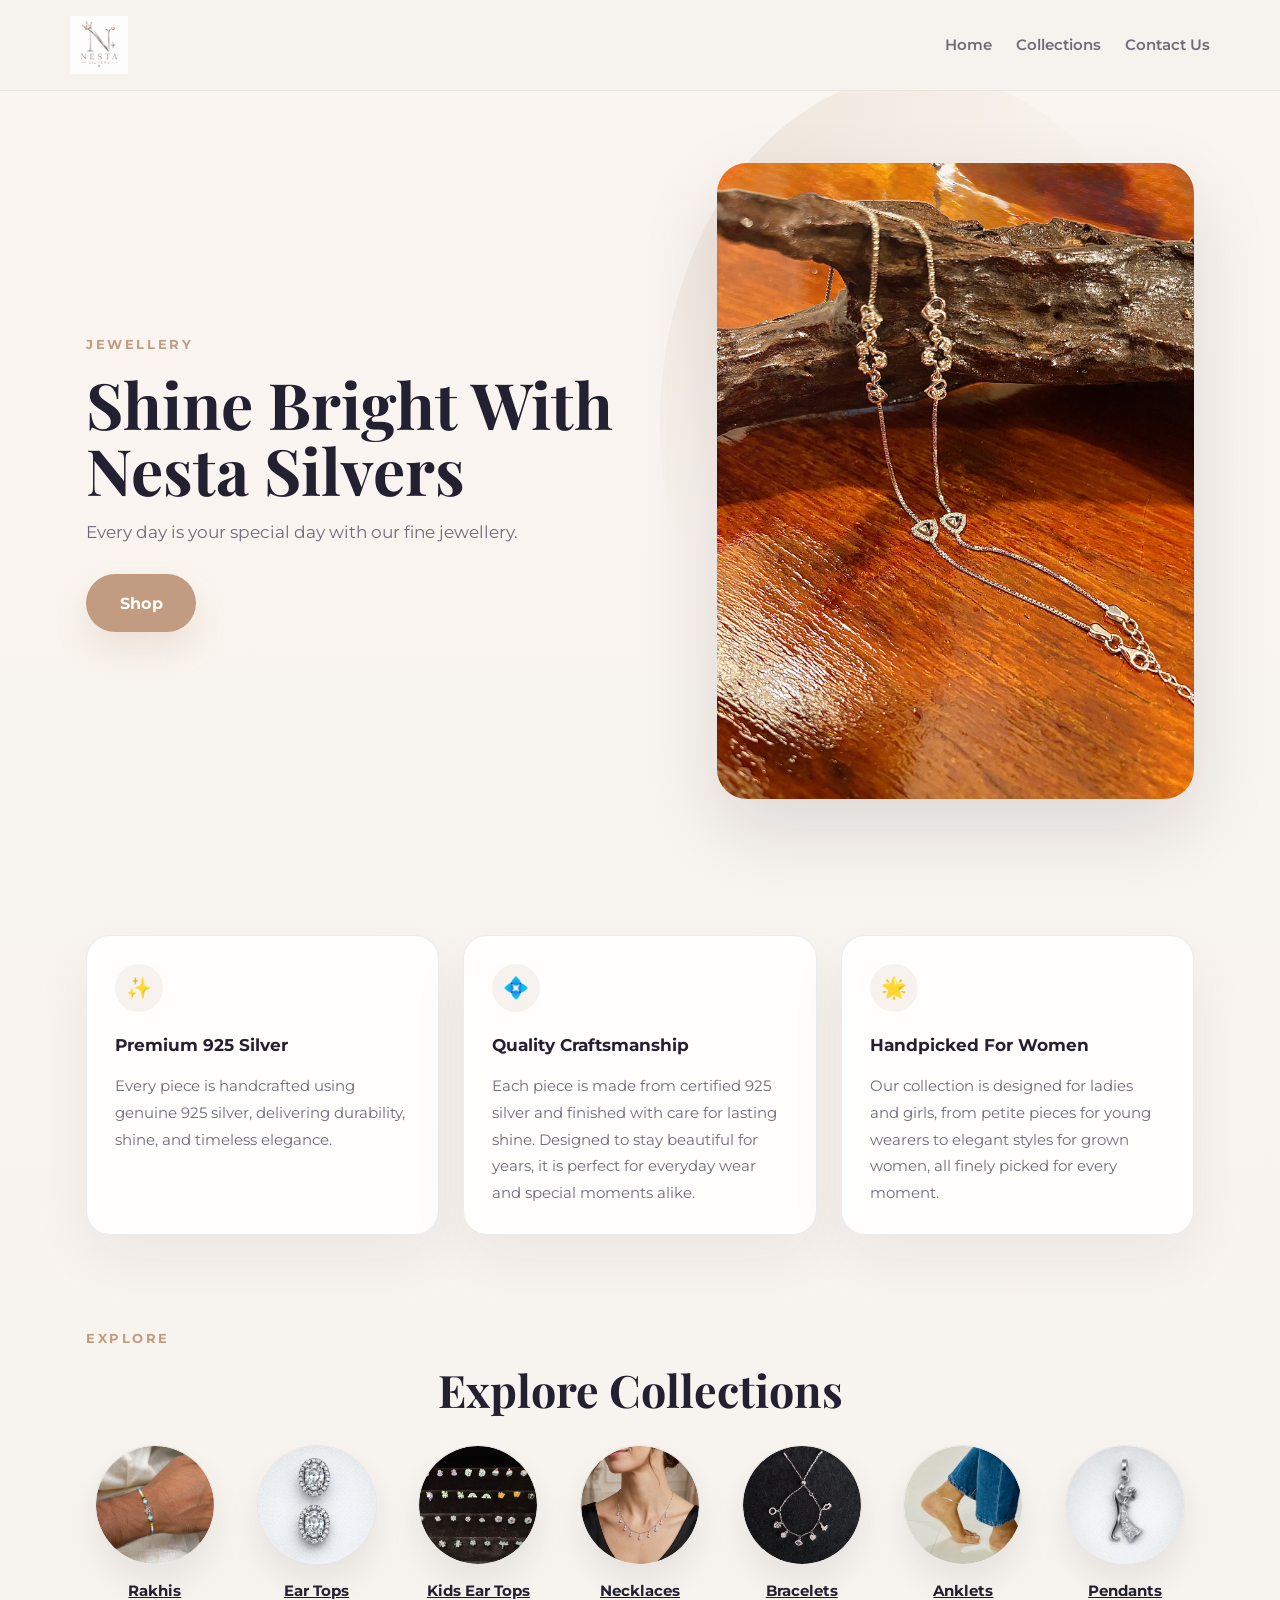
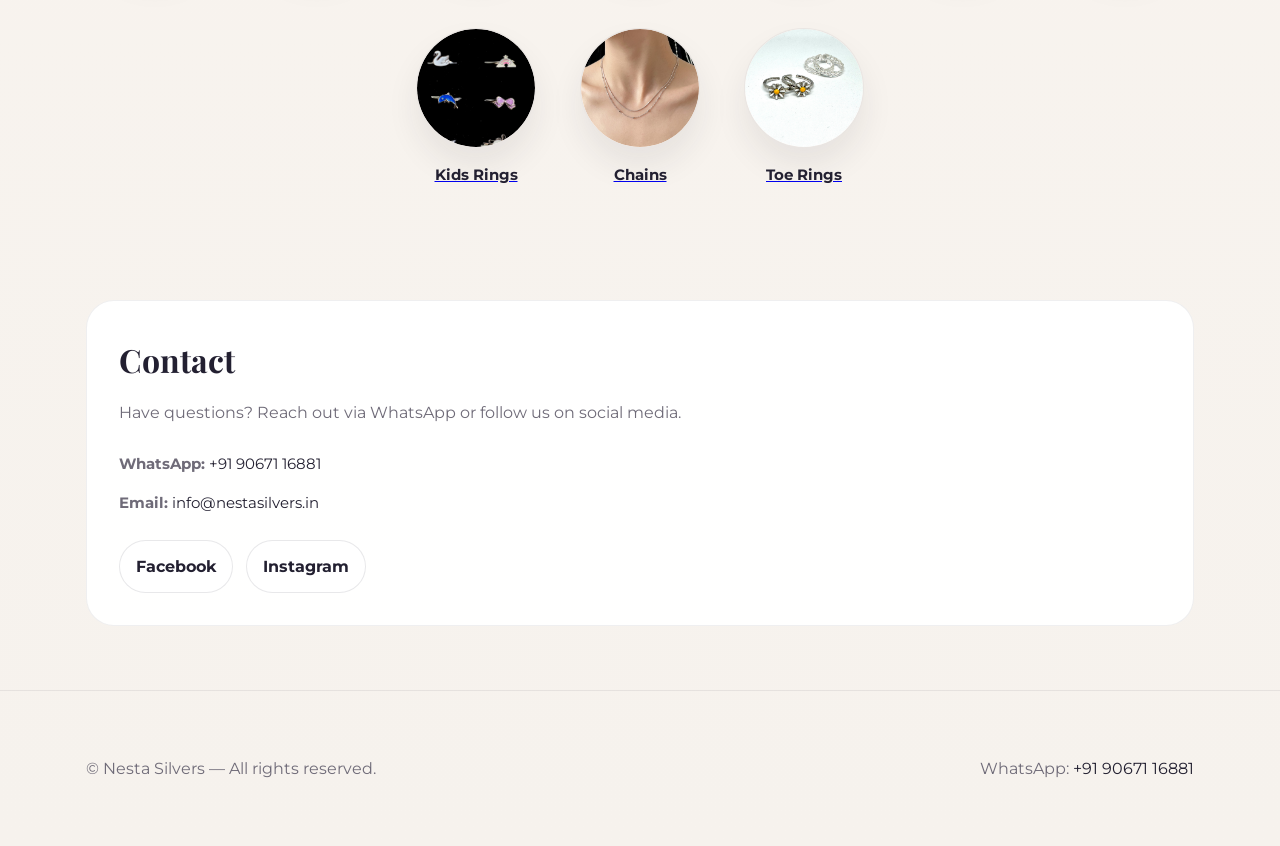
==== commit 9c9a6b89: "Remove placeholder products from home page Drops the sample Silver Ring, Bracelet and Necklace cards" ====
--- a/index.html
+++ b/index.html
@@ -30,7 +30,7 @@
         <span class="eyebrow">Jewellery</span>
         <h1>Shine Bright With Nesta Silvers</h1>
         <p>Every day is your special day with our fine jewellery.</p>
-        <a class="cta" href="#collection">Shop</a>
+        <a class="cta" href="#collections">Shop</a>
       </div>
       <div class="hero-image">
         <img src="images/hero-jewelry.jpg" alt="Silver jewelry necklace">
@@ -104,27 +104,6 @@
       </div>
     </section>
 
-    <section id="collection" class="products">
-      <div class="item">
-        <img src="images/ring.svg" alt="Silver Ring">
-        <h3>Silver Ring</h3>
-        <p class="price">₹1200</p>
-        <button onclick="addToCart('Silver Ring', 1200)">Add to Cart</button>
-      </div>
-      <div class="item">
-        <img src="images/bracelet.svg" alt="Silver Bracelet">
-        <h3>Silver Bracelet</h3>
-        <p class="price">₹2500</p>
-        <button onclick="addToCart('Silver Bracelet', 2500)">Add to Cart</button>
-      </div>
-      <div class="item">
-        <img src="images/necklace.svg" alt="Silver Necklace">
-        <h3>Silver Necklace</h3>
-        <p class="price">₹3200</p>
-        <button onclick="addToCart('Silver Necklace', 3200)">Add to Cart</button>
-      </div>
-    </section>
-
     <section id="contact" class="contact">
       <h2>Contact</h2>
       <p>Have questions? Reach out via WhatsApp or follow us on social media.</p>
@@ -146,10 +125,5 @@
     </div>
   </footer>
 
-  <script>
-    function addToCart(name, price) {
-      alert(name + ' added to cart (₹' + price + ')');
-    }
-  </script>
 </body>
 </html>
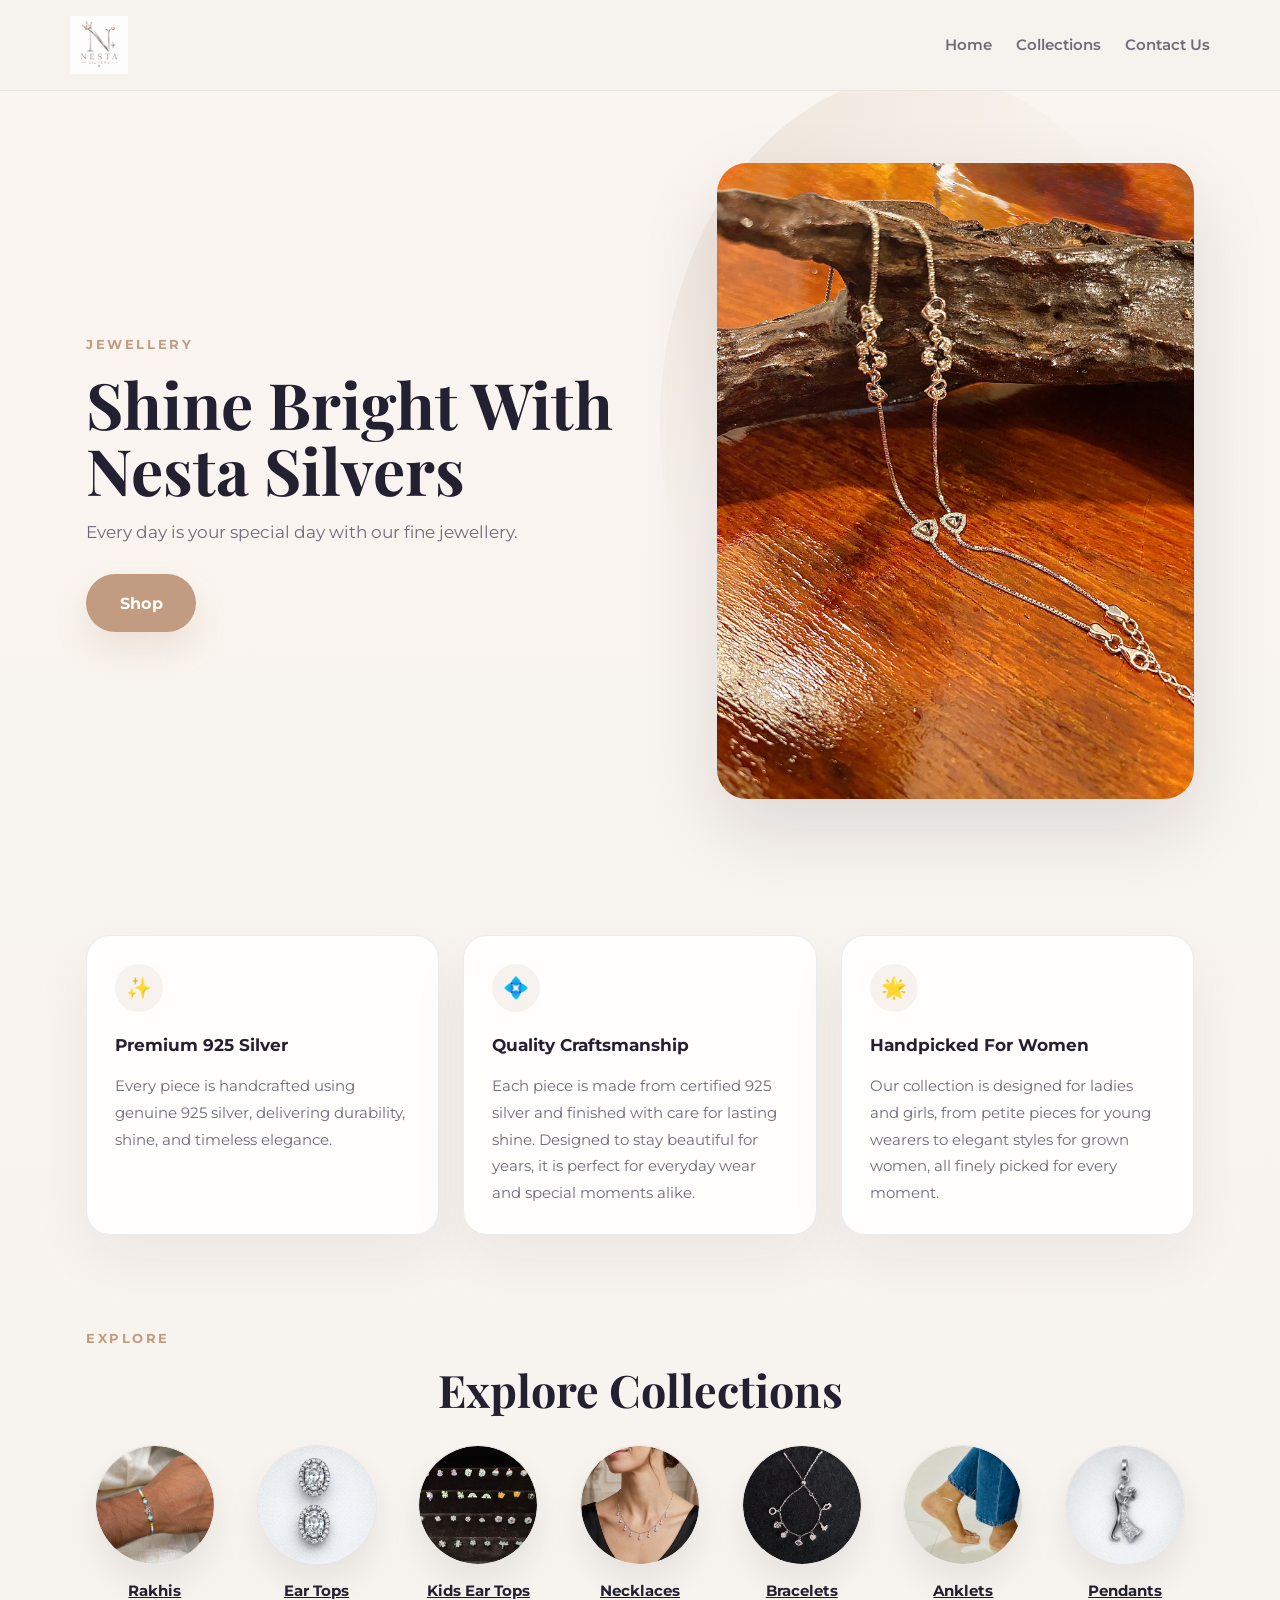
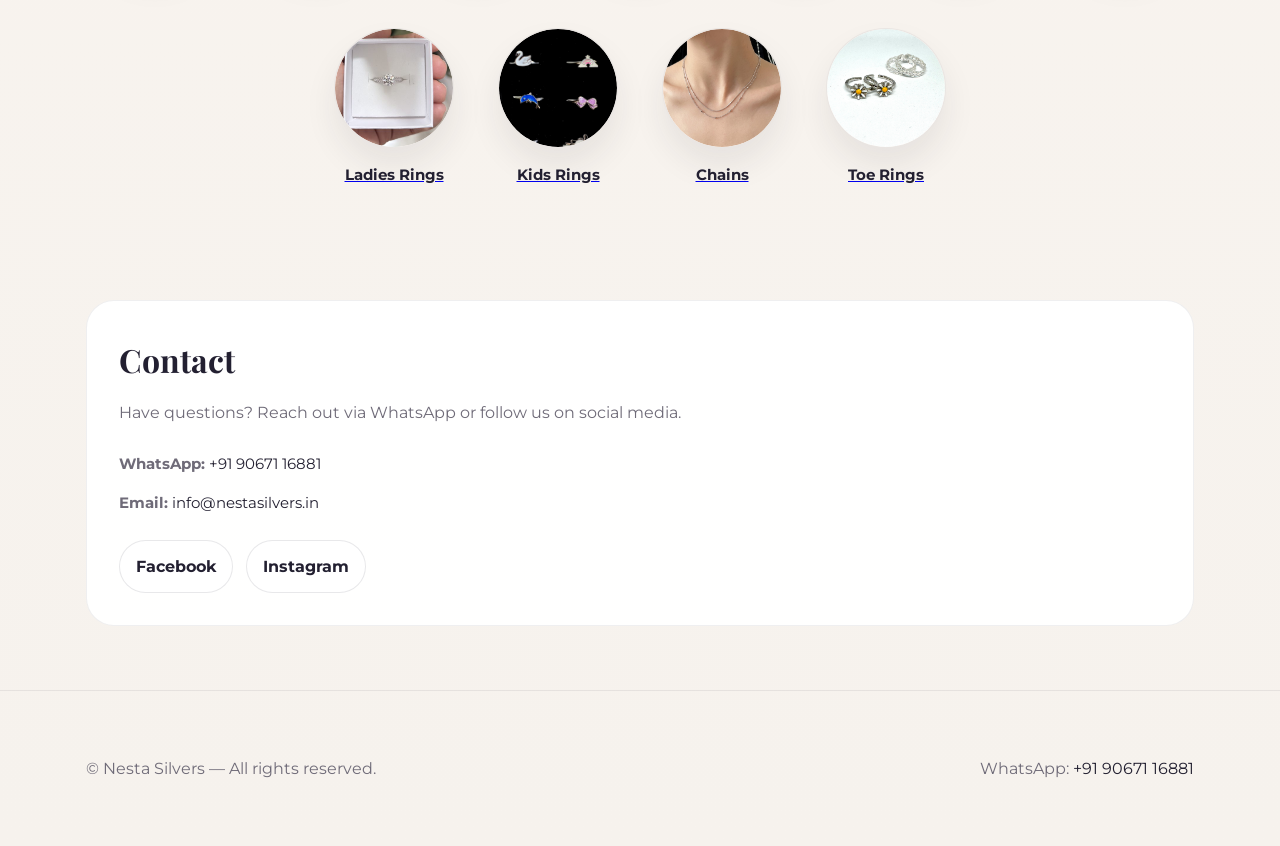
==== commit 35b23169: "Add Ladies Rings collection and fill Kids Rings from WhatsApp catalog Ladies Rings lists 39 rings wi" ====
--- a/index.html
+++ b/index.html
@@ -89,6 +89,10 @@
           <div class="collection-image"><img src="images/pendants.jpg" alt="Pendants"></div>
           <p>Pendants</p>
         </a>
+        <a class="collection-card" href="collections/ladies-rings/index.html">
+          <div class="collection-image"><img src="images/ladies-rings.jpg" alt="Ladies Rings"></div>
+          <p>Ladies Rings</p>
+        </a>
         <a class="collection-card" href="collections/kids-rings/index.html">
           <div class="collection-image"><img src="images/kids-ring.jpg" alt="Kids Rings"></div>
           <p>Kids Rings</p>
--- a/style.css
+++ b/style.css
@@ -85,3 +85,5 @@
 .product-card:hover .product-image.has-alt img+img{opacity:1}
 .product-card .enquire{display:inline-block;margin-top:0.35rem;padding:0.55rem 1.1rem;border-radius:999px;background:var(--accent);color:#fff;text-decoration:none;font-weight:700;font-size:0.85rem}
 .product-card .enquire:hover{background:var(--accent-2)}
+.product-card .size{margin:0 0 0.2rem;color:var(--muted);font-size:0.85rem}
+.product-card .price{margin:0 0 0.4rem}
